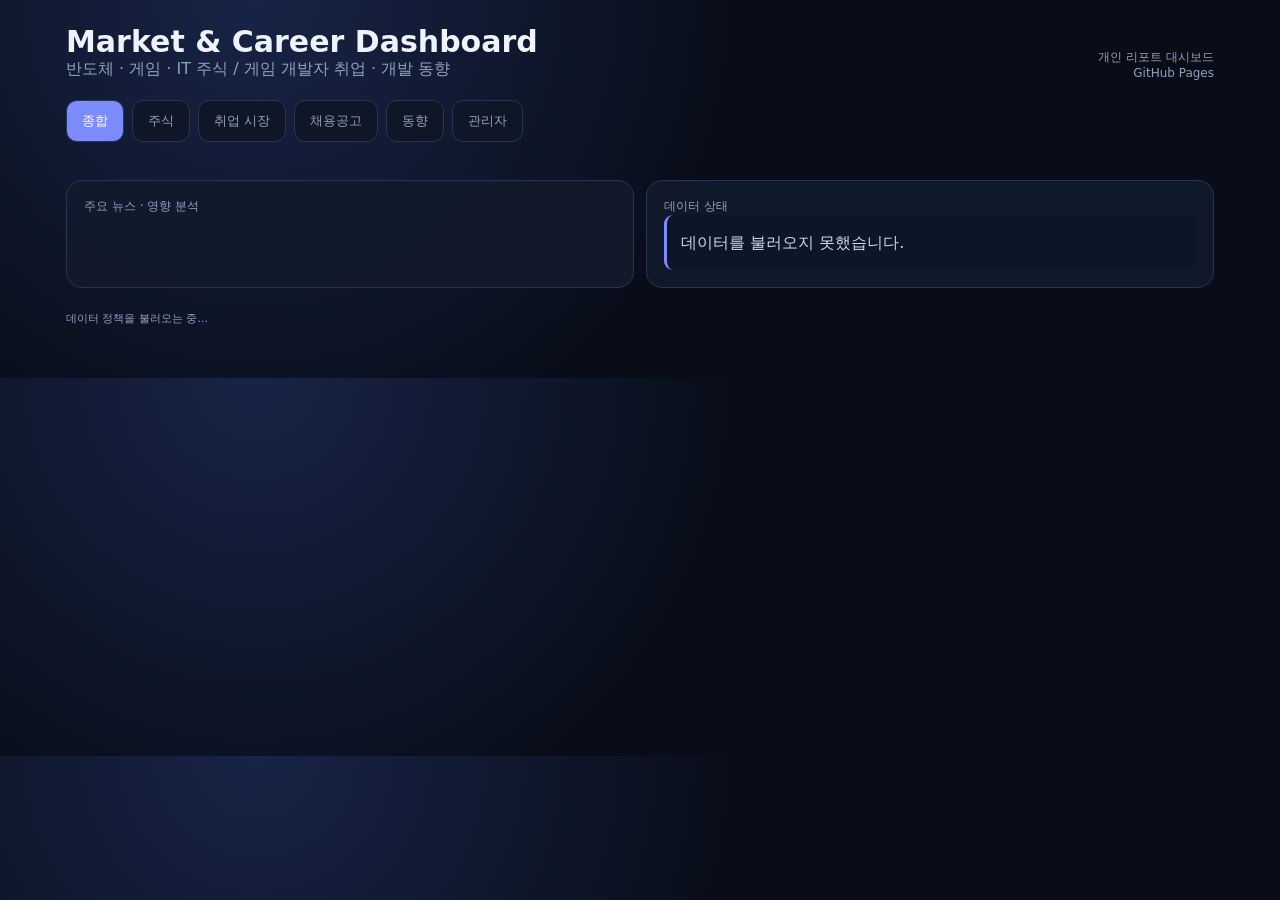
==== index.html @ 98c15f0b "jobs: exclude manager, customer success and QA titles from game-client developer feed" ====
<!doctype html>
<html lang="ko"><head><meta charset="utf-8"><link rel="stylesheet" href="research-export.css"><meta name="viewport" content="width=device-width,initial-scale=1">
<title>Market & Career Dashboard</title>
<style>
:root{--bg:#080d18;--panel:#111a2c;--line:#263553;--text:#eef3ff;--muted:#91a0bb;--accent:#7c8cff;--up:#43d17d;--down:#ff647c}
*{box-sizing:border-box}body{margin:0;background:radial-gradient(circle at 20% 0,#182447,#080d18 45%);color:var(--text);font-family:system-ui,"Noto Sans KR",sans-serif}.app{max-width:1180px;margin:auto;padding:24px 16px 50px}
header{display:flex;justify-content:space-between;gap:16px;align-items:end;margin-bottom:20px}h1{margin:0;font-size:30px}.sub,.muted{color:var(--muted)}.date{text-align:right;font-size:12px;color:var(--muted)}
nav{display:flex;gap:8px;overflow:auto;margin-bottom:20px}button{border:1px solid var(--line);background:#0e1627;color:var(--muted);padding:11px 15px;border-radius:11px;cursor:pointer;white-space:nowrap}button.active{background:var(--accent);color:white}
.view{display:none}.view.active{display:block}#v8:not(.active) #liveTradingPanel,#v8:not(.active) #tradingPanel{display:none!important}.cards{display:grid;grid-template-columns:repeat(4,1fr);gap:12px}.stock-layout{display:grid;grid-template-columns:minmax(0,1fr) 360px;gap:16px;align-items:start}.stock-main{min-width:0}.stock-group{background:#111a2cf0;border:1px solid var(--line);border-radius:16px;padding:14px;margin-bottom:16px}.stock-group-title{font-size:13px;color:var(--muted);font-weight:700;margin:0 0 10px}.stock-grid{display:grid;grid-template-columns:repeat(2,minmax(0,1fr));gap:8px}.stock-grid .item{padding:12px;border:1px solid transparent;border-radius:10px}.stock-news-panel{position:sticky;top:12px;background:#111a2cf0;border:1px solid var(--line);border-radius:16px;padding:14px;height:calc(100vh - 36px);max-height:760px;overflow:hidden}.stock-news-head{display:flex;justify-content:space-between;align-items:center;gap:8px;padding-bottom:10px;border-bottom:1px solid var(--line);margin-bottom:4px}.stock-news-scroll{height:calc(100% - 42px);overflow-y:auto;padding-right:5px}.stock-news-scroll::-webkit-scrollbar{width:7px}.stock-news-scroll::-webkit-scrollbar-thumb{background:#334365;border-radius:8px}.stock-news-scroll::-webkit-scrollbar-track{background:#0b1322;border-radius:8px}.grid{display:grid;grid-template-columns:1fr 1fr;gap:12px;margin-top:18px}.card{background:#111a2cf0;border:1px solid var(--line);border-radius:16px;padding:17px}.label{font-size:12px;color:var(--muted)}.big{font-size:24px;font-weight:800;margin:7px 0}.up{color:var(--up)}.down{color:var(--down)}.item{padding:13px 0;border-bottom:1px solid var(--line)}.item:last-child{border:0}.stock-click{cursor:pointer}.stock-click:hover{background:#18233b}.modal{display:none;position:fixed;inset:0;background:rgba(0,0,0,.78);z-index:9999;padding:12px;overflow-y:auto;-webkit-overflow-scrolling:touch}.modal.open{display:flex;align-items:center;justify-content:center}.modal-box{width:100%;max-width:760px;max-height:calc(100dvh - 24px);overflow-y:auto;background:#111a2c;border:1px solid var(--line);border-radius:18px;padding:18px;position:relative}.modal-head{display:flex;justify-content:space-between;gap:12px;align-items:start}.modal-close{font-size:20px;padding:5px 10px}.forecast{display:grid;grid-template-columns:1fr 1fr;gap:12px;margin-top:14px}.forecast-card{background:#0d1627;border:1px solid var(--line);border-radius:12px;padding:15px}.forecast-price{font-size:20px;font-weight:800;margin:8px 0}.mini{font-size:12px;color:var(--muted);line-height:1.7}@media(max-width:600px){.forecast{grid-template-columns:1fr}.modal{padding:8px}.modal-box{max-height:calc(100dvh - 16px);padding:15px;border-radius:14px}.modal-head h2{font-size:20px;margin:5px 0}.modal-close{min-width:44px;min-height:44px}.forecast-price{font-size:18px}}.item h3{font-size:14px;margin:0 0 6px}.item p{font-size:13px;line-height:1.65;color:#c6d0e4;margin:0}.tag{display:inline-block;background:#202c49;border-radius:999px;padding:5px 8px;font-size:11px;margin:4px}.chart-card{margin-top:14px}.chart-toolbar{display:flex;justify-content:space-between;align-items:center;gap:10px;margin-top:10px}.chart-change{margin-left:10px;font-weight:700}.chart-ranges{display:flex;gap:5px}.chart-range{padding:7px 10px;font-size:11px}.chart-range.selected{background:var(--accent);color:#fff}.candle-scroll{overflow-x:auto;-webkit-overflow-scrolling:touch}.candle-scroll svg{min-width:100%;height:420px;background:#0b1322;border-radius:12px}.candle-wick{stroke:#9aa8c4;stroke-width:1}.candle-up{fill:#43d17d;stroke:#43d17d}.candle-down{fill:#ff647c;stroke:#ff647c}.chart-stats{display:flex;gap:16px;flex-wrap:wrap;margin:10px 0;font-size:12px;color:var(--muted)}.price-chart.detailed{margin-top:6px}.price-chart.detailed svg{height:390px;background:#0b1322;border-radius:12px}.chart-axis{fill:#91a0bb;font-size:12px}.chart-grid{stroke:#263553;stroke-width:1}.chart-history{fill:none;stroke:#7c8cff;stroke-width:3}.chart-short{stroke:#43d17d;stroke-width:3;stroke-dasharray:8 6}.chart-bull{stroke:#43d17d;stroke-width:2;stroke-dasharray:5 5}.chart-bear{stroke:#ff647c;stroke-width:2;stroke-dasharray:5 5}.chart-long{stroke:#f2c14e;stroke-width:3;stroke-dasharray:10 6}.chart-dot{fill:#eef3ff}.chart-legend{display:flex;flex-wrap:wrap;gap:10px;margin-top:9px;font-size:11px;color:#91a0bb}@media(max-width:600px){.chart-toolbar{align-items:flex-start;flex-direction:column}.chart-ranges{width:100%}.chart-range{flex:1}.price-chart.detailed svg{height:300px}.chart-axis{font-size:10px}.chart-stats{gap:10px}}.price-chart{margin-top:10px}.price-chart svg{width:100%;height:250px;display:block;background:#0b1322;border-radius:12px}.chart-grid{stroke:#263553;stroke-width:1}.chart-history{fill:none;stroke:#7c8cff;stroke-width:3}.chart-short{stroke:#43d17d;stroke-width:3;stroke-dasharray:7 6}.chart-bull{stroke:#43d17d;stroke-width:2;stroke-dasharray:5 5}.chart-bear{stroke:#ff647c;stroke-width:2;stroke-dasharray:5 5}.chart-long{stroke:#f2c14e;stroke-width:3;stroke-dasharray:9 6}.chart-dot{fill:#eef3ff}.chart-legend{display:flex;flex-wrap:wrap;gap:8px;margin-top:8px;font-size:11px;color:#91a0bb}.chart-empty{padding:30px;text-align:center;color:#91a0bb}.signal{background:#0d1627;border-left:3px solid var(--accent);padding:14px;border-radius:9px;line-height:1.7;color:#cbd5e9}.pair-grid{display:grid;grid-template-columns:1fr 1fr;gap:10px;margin-top:12px}.pair-box{background:#0d1627;border:1px solid var(--line);border-radius:12px;padding:14px}.pair-price{font-size:21px;font-weight:800;margin:5px 0}.pair-meta{font-size:12px;color:var(--muted);line-height:1.7}.pair-bar{height:8px;background:#202c49;border-radius:999px;overflow:hidden;margin-top:10px}.pair-bar>i{display:block;height:100%;background:var(--accent)}@media(max-width:600px){.pair-grid{grid-template-columns:1fr}}.employment-chart-grid{display:grid;grid-template-columns:1fr 1fr;gap:12px;margin-top:12px}.employment-bars{display:flex;align-items:flex-end;gap:10px;height:230px;padding:18px 6px 28px;border-bottom:1px solid var(--line)}.employment-bar-wrap{flex:1;height:100%;display:flex;flex-direction:column;justify-content:flex-end;align-items:center;gap:6px;min-width:0}.employment-bar-value{font-size:11px;font-weight:800}.employment-bar{width:min(42px,72%);min-height:4px;background:var(--accent);border-radius:6px 6px 2px 2px}.employment-bar-label{font-size:10px;color:var(--muted);white-space:nowrap}.employment-legend{display:flex;gap:12px;flex-wrap:wrap;margin-top:10px;font-size:11px;color:var(--muted)}.employment-legend span:before{content:"";display:inline-block;width:8px;height:8px;background:var(--accent);border-radius:2px;margin-right:5px}@media(max-width:800px){.employment-chart-grid{grid-template-columns:1fr}}.notice{margin-top:22px;font-size:11px;line-height:1.6;color:var(--muted)}.section-title{margin:20px 0 10px;font-size:15px}.live{font-size:11px;color:var(--up);margin-left:6px}.settings-form{display:grid;gap:12px;max-width:620px}.settings-form label{display:grid;gap:6px;font-size:12px;color:var(--muted)}.settings-form input{width:100%;padding:12px;border:1px solid var(--line);border-radius:10px;background:#0b1322;color:var(--text);font:inherit}.settings-actions{display:flex;gap:8px;flex-wrap:wrap}.settings-status{margin-top:12px}.secret-note{font-size:11px;line-height:1.6;color:var(--muted)}
.wallet-grid{display:grid;grid-template-columns:repeat(4,1fr);gap:10px;margin-top:12px}.wallet-stat{background:#0d1627;border:1px solid var(--line);border-radius:12px;padding:13px}.wallet-stat .value{font-size:20px;font-weight:800;margin-top:6px}.account-list{margin-top:12px}.account-row{padding:10px 0;border-bottom:1px solid var(--line);font-size:12px;line-height:1.65}.account-row:last-child{border-bottom:0}.order-meta{display:flex;gap:8px;flex-wrap:wrap;align-items:center}.order-badge{display:inline-block;padding:3px 7px;border-radius:999px;background:#202c49;font-size:10px}.order-buy{color:var(--up)}.order-sell{color:var(--down)}@media(max-width:800px){.wallet-grid{grid-template-columns:1fr 1fr}}@media(max-width:450px){.wallet-grid{grid-template-columns:1fr}}
@media(max-width:800px){.cards{grid-template-columns:1fr 1fr}.grid{grid-template-columns:1fr}.stock-layout{grid-template-columns:1fr}.stock-news-panel{position:relative;top:auto;height:460px;max-height:none}.stock-grid{grid-template-columns:1fr 1fr}header{align-items:start;flex-direction:column}.date{text-align:left}}@media(max-width:450px){h1{font-size:24px}.app{padding:18px 12px}.stock-grid{grid-template-columns:1fr}.stock-news-panel{height:420px}}
<style>
.trade-toggle{display:inline-flex;align-items:center;gap:10px;margin-top:8px}
.trade-toggle input{position:absolute;opacity:0;pointer-events:none}
.trade-switch{position:relative;width:52px;height:28px;border-radius:999px;background:#33405b;border:1px solid var(--line);display:inline-block;cursor:pointer;transition:.18s}
.trade-switch:after{content:"";position:absolute;top:3px;left:3px;width:20px;height:20px;border-radius:50%;background:#fff;transition:.18s}
.trade-toggle input:checked+.trade-switch{background:var(--up);border-color:var(--up)}
.trade-toggle input:checked+.trade-switch:after{transform:translateX(24px)}
.trade-toggle .toggle-text{font-weight:800;min-width:28px}
.trade-toggle input:disabled+.trade-switch{opacity:.45;cursor:not-allowed}
</style><style>.backtest-head{display:flex;justify-content:space-between;align-items:center;gap:12px;flex-wrap:wrap}.bt-progress{height:24px;background:#0b1322;border:1px solid var(--line);border-radius:999px;overflow:hidden;margin:14px 0}.bt-progress i{display:block;height:100%;width:0;background:linear-gradient(90deg,var(--accent),#43d17d);transition:width .5s}.bt-progress-text{font-size:26px;font-weight:900}.bt-grid{display:grid;grid-template-columns:repeat(4,1fr);gap:10px}.bt-stat{background:#0d1627;border:1px solid var(--line);border-radius:12px;padding:14px}.bt-stat .v{font-size:19px;font-weight:800;margin-top:5px}.bt-symbols{display:grid;grid-template-columns:repeat(3,1fr);gap:8px;margin-top:12px}.bt-symbol{background:#0d1627;border:1px solid var(--line);border-radius:10px;padding:12px}.bt-ok{color:var(--up)}.bt-wait{color:var(--muted)}.bt-log{background:#080d18;border:1px solid var(--line);border-radius:10px;padding:12px;white-space:pre-wrap;font:12px/1.55 ui-monospace,SFMono-Regular,Consolas,monospace;max-height:360px;overflow:auto;color:#c6d0e4}@media(max-width:800px){.bt-grid{grid-template-columns:1fr 1fr}.bt-symbols{grid-template-columns:1fr 1fr}}@media(max-width:450px){.bt-grid,.bt-symbols{grid-template-columns:1fr}.bt-progress-text{font-size:22px}}</style><style>.bt-mini-progress{height:7px;background:#202c49;border-radius:999px;overflow:hidden;margin-top:8px}.bt-mini-progress i{display:block;height:100%;background:var(--accent);transition:width .4s}</style><style>.bt-symbol-pct{font-size:22px;font-weight:900;margin-top:8px;font-variant-numeric:tabular-nums}</style></head>
<body><div class="app">
<header><div><h1>Market & Career Dashboard</h1><div class="sub">반도체 · 게임 · IT 주식 / 게임 개발자 취업 · 개발 동향</div></div><div class="date">개인 리포트 대시보드<br>GitHub Pages</div></header>
<nav aria-label="메인 메뉴"><button class="active" data-view="v0">종합</button><button data-view="v1">주식</button><button data-view="v2">취업 시장</button><button data-view="v5">채용공고</button><button data-view="v4">동향</button><button data-view="v7">관리자</button></nav>
<section id="v0" class="view active"><div id="summary" class="cards"></div><div class="grid"><div class="card"><div class="label">주요 뉴스 · 영향 분석</div><div id="topnews"></div></div><div class="card"><div class="label">데이터 상태</div><div id="status" class="signal">데이터를 불러오는 중...</div></div></div></section>
<section id="v1" class="view">
  <div class="stock-layout">
    <div class="stock-main">
      <div class="stock-group"><div class="stock-group-title">종합 지수 <span id="realtimeStatus" class="live">● WebSocket 연결 중</span></div><div id="indices" class="stock-grid"></div></div>
      <div class="stock-group"><div class="stock-group-title">한국 주식</div><div id="koreaStocks" class="stock-grid"></div></div>
      <div class="stock-group"><div class="stock-group-title">미국 · 글로벌 반도체</div><div id="usStocks" class="stock-grid"></div></div>
      <div class="stock-group"><div class="stock-group-title">반도체 ETF</div><div id="etfs" class="stock-grid"></div></div>
      <div class="stock-group"><div class="stock-group-title">반도체 3배 ETF <span class="live">● Bull / Bear</span></div><div id="leveragedEtfs" class="stock-grid"></div></div>
    </div>
    <aside class="stock-news-panel">
      <div class="stock-news-head"><div><b>주식 관련 뉴스</b><div class="mini">1시간 갱신 · 영향도 높은 순</div></div><span class="live">● LIVE</span></div>
      <div id="stockImpactNews" class="stock-news-scroll"><p class="muted">뉴스를 불러오는 중...</p></div>
    </aside>
  </div>
</section>
<section id="v2" class="view"><div class="grid"><div class="card"><div class="label">취업시장</div><div id="jobs"></div></div><div class="card"><div class="label">최근 채용시장 관련 정보</div><div id="jobnews"></div></div></div><div class="employment-market-content"><div class="grid"><div class="card"><div class="label">청년 고용 핵심지표 · 통계청</div><div id="employmentStats" class="cards" style="margin-top:12px"></div><div id="employmentPeriod" class="mini" style="margin-top:12px"></div></div><div class="card"><div class="label">취업시장 판단</div><div id="employmentSignal" class="signal">데이터를 불러오는 중...</div></div></div><div class="employment-chart-grid"><div class="card"><div class="label">최근 고용률 · 월별</div><div id="employmentTrend"></div></div><div class="card"><div class="label">청년 고용률 · 연간</div><div id="employmentAnnual"></div></div></div><div class="card" style="margin-top:12px"><div class="label">게임·IT 취업 관점</div><div id="employmentCareer"></div></div><div class="card" style="margin-top:12px"><div class="label">개발 동향</div><div id="trends"></div></div><div class="notice">고용률과 실업률은 통계청 경제활동인구조사 기준입니다. 월별 공식 통계는 발표 시점에 따라 최신 월이 달라질 수 있으며, 아래 수치는 마지막으로 확인된 공식 발표 기준으로 표시합니다.</div></div></section>
<section id="v5" class="view"><div class="card"><div class="label">채용공고 · 최근 30일 누적 <span class="live">● 업데이트 시 갱신</span></div><p class="mini">개발 직무 중심 필터 · PM·기획·디자인 등 비개발 직군 제외 · 실제 업무는 원문에서 확인</p><div id="jobFilters" style="display:flex;gap:8px;flex-wrap:wrap;margin:12px 0"><select id="jobAreaFilter"><option value="">전체 직무</option><option>클라이언트</option><option>백엔드/서버</option><option>프론트엔드</option><option>AI/데이터</option><option>개발</option></select><select id="jobCareerFilter"><option value="">전체 경력</option><option>신입</option><option>인턴</option><option>신입/경력</option><option>경력</option></select><input id="jobSkillFilter" placeholder="기술 스택 검색" style="min-width:180px;padding:10px;border-radius:10px;border:1px solid var(--line);background:#0e1627;color:var(--text)"></div><div id="jobPostingList"></div></div></section>


<section id="v4" class="view"><div class="grid"><div class="card"><div class="label">신기술 · IT</div><div id="technews"></div></div><div class="card"><div class="label">자동 업데이트</div><div class="signal">시장 데이터는 브라우저에서 주기적으로 갱신하고, 뉴스·취업·개발 데이터는 GitHub Actions가 수집합니다.</div></div></div></section>
<section id="v9" class="view">
<div class="card" style="margin-bottom:12px">
  <div class="backtest-head">
    <div>
      <div class="label">Research & Data</div>
      <h2 style="margin:5px 0">연구·데이터 현황</h2>
      <div class="muted">자동 수집 현황은 새 페이지로 통합했습니다. 시작·일시정지는 관리자 페이지에서만 제어하며 기존 연구·백테스트 결과는 유지됩니다.</div>
    </div>
    <div><button type="button" onclick="location.href='./admin.html'">관리자 페이지</button></div>
  </div>
</div>
<div class="card" style="margin-bottom:12px">
  <div class="backtest-head">
    <div>
      <div class="label">통합 자동 수집 · 정규장 Tick / 장외 1분봉</div>
      <h2 style="margin:5px 0">자동 수집 현황 · 50종목</h2>
      <div id="collection50Summary" class="muted">EC2 수집 상태 확인 중...</div>
    </div>
    <div class="muted">2026 수집 허용 · Final OOS 연구 차단 유지</div>
  </div>
  <div id="collectionScheduler" class="mini" style="margin:10px 0">자동 전환 상태 확인 중...</div>
  <button id="collectionPageLink" type="button">새 자동 수집 현황 보기</button>
  <details><summary>종목별 상세 상태 · 연구 다운로드</summary>
  <div style="margin-top:10px"><label class="mini">연구 데이터 연도 <select id="collection50Year"><option>2022</option><option>2023</option><option selected>2024</option><option>2025</option></select></label></div>
  <div id="collection50Symbols" class="bt-symbols" style="margin-top:12px"></div>
  </details>
  <div class="mini" style="margin-top:10px">표시되는 저장량은 정규장 390봉 완전성 검증 결과가 아닙니다. 연도별 CSV 다운로드는 관리자 인증이 필요하며 연구·Codex 검증용입니다.</div>
</div>
<div class="card" style="margin-top:12px">
  <div class="backtest-head">
    <div>
      <div class="label">Strategy Engine V4 · Research Pipeline</div>
      <h2 style="margin:5px 0">V4 연구 진행 모니터</h2>
      <div id="v4AuditPhase" class="muted">감사 상태 확인 중...</div>
    </div>
    <div><span id="v4AuditBadge" class="bt-progress-text">-</span></div>
  </div>
  <div class="bt-grid" style="margin-top:12px">
    <div class="bt-stat"><div class="label">실행 상태</div><div class="v" id="v4AuditState">-</div></div>
    <div class="bt-stat"><div class="label">PID</div><div class="v" id="v4AuditPid">-</div></div>
    <div class="bt-stat"><div class="label">Timestamp</div><div class="v" id="v4AuditTimestampKind">-</div></div>
    <div class="bt-stat"><div class="label">세션 파일</div><div class="v" id="v4AuditBytes">-</div></div>
  </div>
  <div class="grid" style="margin-top:12px">
    <div class="card" style="margin-top:0">
      <div class="label">현재 처리 위치</div>
      <div id="v4AuditCurrent" class="signal">-</div>
    </div>
    <div class="card" style="margin-top:0">
      <div class="label">최종 결과</div>
      <div id="v4AuditResult" class="signal">아직 결과 JSON이 생성되지 않았습니다.</div>
    </div>
  </div>
  <div id="v4AuditRunDir" class="mini" style="margin-top:8px">-</div>

  <div class="card" style="margin-top:12px">
    <div class="label">검증 파이프라인</div>
    <div id="v4ResearchRoadmap" class="bt-symbols" style="margin-top:10px"></div>
  </div>

  <div class="card" style="margin-top:12px">
    <div class="backtest-head">
      <div>
        <div class="label">현재 작업</div>
        <div id="v4ResearchCurrentJob" class="signal">대기 중</div>
      </div>
      <div><span id="v4ResearchProgressText" class="bt-progress-text">0%</span></div>
    </div>
    <div class="bt-progress" style="margin-top:10px"><i id="v4ResearchProgressBar"></i></div>
    <div class="bt-grid" style="margin-top:10px">
      <div class="bt-stat"><div class="label">완료 Job</div><div class="v" id="v4ResearchJobs">-</div></div>
      <div class="bt-stat"><div class="label">처리 행</div><div class="v" id="v4ResearchRows">-</div></div>
      <div class="bt-stat"><div class="label">Signals / Entries</div><div class="v" id="v4ResearchSignals">-</div></div>
      <div class="bt-stat"><div class="label">Trades</div><div class="v" id="v4ResearchTrades">-</div></div>
    </div>
    <div class="label" style="margin-top:12px">현재 작업 로그</div>
    <div id="v4ResearchLog" class="bt-log" style="max-height:220px">진행 로그를 기다리는 중...</div>
  </div>
</div>

<div class="card" style="margin-top:12px" id="evolutionV0Card">
  <div class="backtest-head">
    <div>
      <div class="label">Evolution Trading AI V0 · 연구 전용</div>
      <h2 style="margin:5px 0">AI 세대 학습 모니터</h2>
      <div id="evolutionV0Status" class="signal">상태 확인 중...</div>
    </div>
    <div><span id="evolutionV0ProgressText" class="bt-progress-text">0%</span></div>
  </div>
  <div class="bt-progress" style="margin-top:10px"><i id="evolutionV0ProgressBar"></i></div>
  <div class="mini" id="evolutionV0Range" style="margin-top:7px">실행 범위 확인 중...</div>

  <div class="bt-grid" style="margin-top:12px">
    <div class="bt-stat"><div class="label">Generation</div><div class="v" id="evolutionV0Generation">-</div></div>
    <div class="bt-stat"><div class="label">완료 세션</div><div class="v" id="evolutionV0Sessions">-</div></div>
    <div class="bt-stat"><div class="label">Evaluated Population</div><div class="v" id="evolutionV0Population">-</div></div>
    <div class="bt-stat"><div class="label">Alive / Dead</div><div class="v" id="evolutionV0Survival">-</div></div>
  </div>
  <div class="bt-grid" style="margin-top:10px">
    <div class="bt-stat"><div class="label">Best Bot</div><div class="v" id="evolutionV0BestBot">-</div></div>
    <div class="bt-stat"><div class="label">Best Daily</div><div class="v" id="evolutionV0BestDaily">-</div></div>
    <div class="bt-stat"><div class="label">Mean Daily</div><div class="v" id="evolutionV0MeanDaily">-</div></div>
    <div class="bt-stat"><div class="label">Best Lifetime</div><div class="v" id="evolutionV0Lifetime">-</div></div>
  </div>
  <div class="bt-grid" style="margin-top:10px">
    <div class="bt-stat"><div class="label">평가 Window</div><div class="v" id="evolutionV0Window">-</div></div>
    <div class="bt-stat"><div class="label">Best Window</div><div class="v" id="evolutionV0BestWindow">-</div></div>
    <div class="bt-stat"><div class="label">Mean Window</div><div class="v" id="evolutionV0MeanWindow">-</div></div>
    <div class="bt-stat"><div class="label">Selection</div><div class="v" id="evolutionV0WindowState">-</div></div>
  </div>
  <div class="label" style="margin-top:12px">Stability Selection</div>
  <div class="bt-grid" style="margin-top:8px">
    <div class="bt-stat"><div class="label">Fold Structure</div><div class="v" id="evolutionV0FoldStructure">-</div></div>
    <div class="bt-stat"><div class="label">Stable Parents</div><div class="v" id="evolutionV0StableParents">-</div></div>
    <div class="bt-stat"><div class="label">Best Positive Folds</div><div class="v" id="evolutionV0BestFolds">-</div></div>
    <div class="bt-stat"><div class="label">Best Median Fold</div><div class="v" id="evolutionV0BestMedianFold">-</div></div>
  </div>
  <div class="bt-grid" style="margin-top:10px">
    <div class="bt-stat"><div class="label">Best Worst Fold</div><div class="v" id="evolutionV0BestWorstFold">-</div></div>
    <div class="bt-stat"><div class="label">Mean Positive Folds</div><div class="v" id="evolutionV0MeanFolds">-</div></div>
  </div>

  <div class="bt-grid" style="margin-top:10px">
    <div class="bt-stat"><div class="label">Trades Today</div><div class="v" id="evolutionV0Trades">-</div></div>
    <div class="bt-stat"><div class="label">Parent Pool</div><div class="v" id="evolutionV0Parents">-</div></div>
    <div class="bt-stat"><div class="label">Mutations</div><div class="v" id="evolutionV0Mutations">-</div></div>
    <div class="bt-stat"><div class="label">Neutral / Invalid</div><div class="v" id="evolutionV0Neutral">-</div></div>
  </div>

  <div class="label" style="margin-top:12px">Frozen Validation</div>
  <div class="bt-grid" style="margin-top:8px">
    <div class="bt-stat"><div class="label">Run Mode</div><div class="v" id="evolutionV0EvalMode">-</div></div>
    <div class="bt-stat"><div class="label">Fitness</div><div class="v" id="evolutionV0FitnessMode">-</div></div>
    <div class="bt-stat"><div class="label">Source Train</div><div class="v" id="evolutionV0SourceTrain">-</div></div>
    <div class="bt-stat"><div class="label">Validation Best</div><div class="v" id="evolutionV0ValidationBest">-</div></div>
    <div class="bt-stat"><div class="label">Validation Mean</div><div class="v" id="evolutionV0ValidationMean">-</div></div>
  </div>
  <div class="bt-grid" style="margin-top:10px">
    <div class="bt-stat"><div class="label">Validation Trades</div><div class="v" id="evolutionV0ValidationTrades">-</div></div>
    <div class="bt-stat"><div class="label">Source Population</div><div class="v" id="evolutionV0SourcePopulation">-</div></div>
    <div class="bt-stat"><div class="label">Selection Mode</div><div class="v" id="evolutionV0SelectionMode">-</div></div>
    <div class="bt-stat"><div class="label">Shortlist</div><div class="v" id="evolutionV0Shortlist">-</div></div>
    <div class="bt-stat"><div class="label">Source Gen</div><div class="v" id="evolutionV0SourceGenerations">-</div></div>
    <div class="bt-stat"><div class="label">Population Lock</div><div class="v" id="evolutionV0PopulationLock">-</div></div>
  </div>

  <div class="label" style="margin-top:12px">Generalization Diagnostics</div>
  <div class="bt-grid" style="margin-top:8px">
    <div class="bt-stat"><div class="label">Verdict</div><div class="v" id="evolutionV0GenVerdict">-</div></div>
    <div class="bt-stat"><div class="label">Positive Bots</div><div class="v" id="evolutionV0PositiveBots">-</div></div>
    <div class="bt-stat"><div class="label">Median Validation</div><div class="v" id="evolutionV0MedianValidation">-</div></div>
    <div class="bt-stat"><div class="label">Train↔Val Rank Corr</div><div class="v" id="evolutionV0TrainValCorr">-</div></div>
  </div>
  <div class="bt-grid" style="margin-top:10px">
    <div class="bt-stat"><div class="label">Avg Trades/Bot</div><div class="v" id="evolutionV0AvgTrades">-</div></div>
    <div class="bt-stat"><div class="label">Trade↔Val Corr</div><div class="v" id="evolutionV0TradeCorr">-</div></div>
    <div class="bt-stat"><div class="label">Avg Cost/Bot</div><div class="v" id="evolutionV0AvgCost">-</div></div>
    <div class="bt-stat"><div class="label">Final OOS</div><div class="v" id="evolutionV0OosGate">-</div></div>
  </div>

  <div class="label" style="margin-top:12px">Adaptive Resource Guard</div>
  <div class="bt-grid" style="margin-top:8px">
    <div class="bt-stat"><div class="label">CPU</div><div class="v" id="evolutionV0Cpu">-</div></div>
    <div class="bt-stat"><div class="label">RAM</div><div class="v" id="evolutionV0Ram">-</div></div>
    <div class="bt-stat"><div class="label">Swap</div><div class="v" id="evolutionV0Swap">-</div></div>
    <div class="bt-stat"><div class="label">Process RAM</div><div class="v" id="evolutionV0ProcessRam">-</div></div>
  </div>
  <div class="bt-grid" style="margin-top:10px">
    <div class="bt-stat"><div class="label">Next Population</div><div class="v" id="evolutionV0NextPopulation">-</div></div>
    <div class="bt-stat"><div class="label">Safe Population</div><div class="v" id="evolutionV0SafePopulation">-</div></div>
    <div class="bt-stat"><div class="label">Peak Population</div><div class="v" id="evolutionV0PeakPopulation">-</div></div>
    <div class="bt-stat"><div class="label">Scale Decision</div><div class="v" id="evolutionV0ScaleDecision">-</div></div>
  </div>

  <div class="label" style="margin-top:12px">최근 상태</div>
  <div id="evolutionV0Log" class="bt-log" style="max-height:120px">로그를 기다리는 중...</div>

  <div class="label" style="margin-top:12px">최근 실행 기록</div>
  <div id="evolutionV0RecentRuns" class="bt-symbols" style="margin-top:8px"></div>
  <div class="muted" style="margin-top:8px">3초 자동 갱신 · Historical simulation · $100 일별 초기화 · 실거래 연결 없음</div>
</div>

<section id="autonomousResearchCard" class="card" style="margin-bottom:14px"></section>
<section id="researchExportCenter" class="card" style="margin-bottom:14px"></section>

</section>
<section id="v7" class="view">
  <div class="grid">
    <div class="card">
      <div class="label">관리자 로그인</div>
      <div id="settingsLogin" class="settings-form" style="margin-top:12px">
        <label>관리자 비밀번호
          <input id="adminPassword" type="password" autocomplete="current-password" placeholder="관리자 비밀번호">
        </label>
        <div class="settings-actions"><button id="settingsLoginBtn" type="button">로그인</button></div>
      </div>
      <div id="settingsLoggedIn" style="display:none;margin-top:12px">
        <div class="signal">관리자 인증 완료 · AI 연구, 수집 제어, 배포·Git 병합, 서버 관리는 관리자 페이지에서 처리합니다.</div>
        <div class="settings-actions" style="margin-top:12px">
          <button id="openAdminPageBtn" type="button">관리자 페이지 열기</button>
          <button id="settingsLogoutBtn" type="button">로그아웃</button>
        </div>
      </div>
      <div id="settingsStatus" class="signal settings-status">로그인 상태를 확인하는 중...</div>
    </div>
    <div class="card">
      <div class="label">운영 구조</div>
      <div class="signal">메인: 종합 · 주식 · 취업 시장 · 채용공고 · 동향<br>관리자: 주식(거래/모의매매/백테스트) · AI 연구 · 관리(콘솔/API/설정) · 데이터(다운로드/수집)<br>EC2 API: <b>https://35.79.235.14</b></div>
    </div>
  </div>
</section>
<div class="notice" id="notice">데이터 정책을 불러오는 중...</div></div><div id="stockModal" class="modal"><div class="modal-box"><div id="stockDetail"></div></div></div><div id="jobModal" class="modal"><div class="modal-box"><div id="jobDetail"></div></div></div>
</div>
<script>
const AWS_API_BASE="https://35.79.235.14"; // EC2 HTTPS API
const esc=s=>String(s??"").replace(/[&<>"]/g,m=>({"&":"&amp;","<":"&lt;",">":"&gt;",'"':"&quot;"}[m]));
function formatKSTDateTime(v){
  if(!v)return "-";
  const d=new Date(v);
  if(Number.isNaN(d.getTime()))return String(v);
  return new Intl.DateTimeFormat("ko-KR",{timeZone:"Asia/Seoul",year:"numeric",month:"2-digit",day:"2-digit",hour:"2-digit",minute:"2-digit",hour12:false}).format(d).replace(/\.\s?/g,"-").replace(/\./g,"").replace(/\s+/g," ");
}
const cls=v=>v==null?"":v>=0?"up":"down";
const SETTINGS_TOKEN_KEY="market_dashboard_admin_token";
function settingsHeaders(){
 const token=localStorage.getItem(SETTINGS_TOKEN_KEY)||"";
 return token?{"Content-Type":"application/json","Authorization":"Bearer "+token}:{"Content-Type":"application/json"};
}
async function settingsRequest(path,options={}){
 if(!AWS_API_BASE) throw new Error("AWS_API_BASE가 설정되지 않았습니다.");
 const res=await fetch(AWS_API_BASE+path,{...options,headers:{...settingsHeaders(),...(options.headers||{})}});
 const data=await res.json().catch(()=>({}));
 if(!res.ok) throw new Error(data.error||("HTTP "+res.status));
 return data;
}
function settingsMessage(msg,ok=true){
 const el=document.getElementById("settingsStatus");
 if(el){el.textContent=msg;el.className="signal settings-status "+(ok?"":"down");}
}
async function loadSettings(){
 const token=localStorage.getItem(SETTINGS_TOKEN_KEY);
 if(!token){
  document.getElementById("settingsLogin").style.display="block";
  document.getElementById("settingsLoggedIn").style.display="none";
  settingsMessage("관리자 로그인이 필요합니다.");
  return;
 }
 try{
  await settingsRequest("/api/settings");
  document.getElementById("settingsLogin").style.display="none";
  document.getElementById("settingsLoggedIn").style.display="block";
  settingsMessage("관리자 인증이 유지되고 있습니다.");
 }catch(e){
  localStorage.removeItem(SETTINGS_TOKEN_KEY);
  document.getElementById("settingsLogin").style.display="block";
  document.getElementById("settingsLoggedIn").style.display="none";
  settingsMessage("로그인이 만료되었습니다. 다시 로그인하세요.",false);
 }
}
async function loginSettings(){
 try{
  const password=document.getElementById("adminPassword").value;
  if(!password)return settingsMessage("관리자 비밀번호를 입력하세요.",false);
  const d=await settingsRequest("/api/login",{method:"POST",body:JSON.stringify({password})});
  localStorage.setItem(SETTINGS_TOKEN_KEY,d.token);
  document.getElementById("adminPassword").value="";
  await loadSettings();
  settingsMessage("로그인되었습니다.");
 }catch(e){settingsMessage(e.message,false);}
}
async function logoutSettings(){
 try{await settingsRequest("/api/logout",{method:"POST"});}catch(e){}
 localStorage.removeItem(SETTINGS_TOKEN_KEY);
 document.getElementById("settingsLogin").style.display="block";
 document.getElementById("settingsLoggedIn").style.display="none";
 settingsMessage("로그아웃되었습니다.");
}
async function tradingRequest(path,options={}){
 const token=localStorage.getItem(SETTINGS_TOKEN_KEY)||"";
 if(!token)throw new Error("먼저 설정 탭에서 관리자 로그인하세요.");
 const res=await fetch(AWS_API_BASE+path,{...options,headers:{...settingsHeaders(),...(options.headers||{})}});
 const data=await res.json().catch(()=>({}));
 if(!res.ok)throw new Error(data.error||("HTTP "+res.status));
 return data;
}
function wonFmt(v){return v==null?"-":"₩"+Number(v).toLocaleString("ko-KR",{maximumFractionDigits:0});}
async function refreshTrading(){
 const state=document.getElementById("tradingAuthState");
 const token=localStorage.getItem(SETTINGS_TOKEN_KEY)||"";
 if(!token){state.textContent="로그인 필요 · 설정 탭에서 관리자 로그인";document.getElementById("liveTradingPanel").style.display="none";return;}
 try{
  const d=await tradingRequest("/api/trading/status");
  state.textContent="로그인됨 · 모드: "+String(d.mode).toUpperCase()+" · 실거래 API: "+(d.liveTradingEnabled?"환경 허용":"기본 잠금");
  document.getElementById("tradingEngineState").textContent=d.engine_enabled?"모의 엔진 실행 중":"중지";
  document.getElementById("tradingEngineBtn").textContent=d.engine_enabled?"모의 엔진 중지":"모의 엔진 시작";
  document.getElementById("tradingOrderLimit").textContent=wonFmt(d.maxOrderKrw);
  document.getElementById("tradingLossLimit").textContent=wonFmt(d.dailyLossLimitKrw);
  await refreshPaper(); await refreshLiveTrading();
 }catch(e){state.textContent=e.message;}
}
async function refreshLiveTrading(){
 try{
  const d=await tradingRequest("/api/trading/live/status");
  const p=document.getElementById("liveTradingPanel"); p.style.display="block";
  document.getElementById("tradingLiveLock").textContent=d.liveTradingEnabled?"실거래 환경 허용 · ARM 후 엔진/자동매매를 켤 수 있습니다.":"실거래 환경 잠금 · 서버 설정을 먼저 확인하세요.";
  document.getElementById("liveSession").textContent=d.session||"-";
  document.getElementById("liveSessionMessage").textContent=d.sessionMessage||"-";
  document.getElementById("liveMaxOrderUsd").textContent="$"+Number(d.limits?.maxOrderUsd||0).toFixed(2);
  document.getElementById("liveMaxLossUsd").textContent="$"+Number(d.limits?.maxDailyLossUsd||0).toFixed(2);
  document.getElementById("liveTakeProfit").textContent="+"+Number(d.limits?.takeProfitPct||0).toFixed(2)+"%";
  document.getElementById("liveStopLoss").textContent="-"+Number(d.limits?.stopLossPct||0).toFixed(2)+"%";

  const c=d.candidate;
  document.getElementById("liveCandidate").textContent=c?(c.symbol+" · "+c.name):"후보 없음";
  document.getElementById("liveCandidateDetail").innerHTML=c?(
    "거래량 순위 <b>#"+esc(c.rank||"-")+"</b> · 거래량 <b>"+Number(c.tradingVolume||0).toLocaleString("en-US",{maximumFractionDigits:0})+"</b>주"+
    "<br>현재가 <b>$"+Number(c.price||0).toFixed(2)+"</b> · 등락 <b>"+(Number(c.changePct||0)>=0?"+":"")+Number(c.changePct||0).toFixed(2)+"%</b> · 신호 <b>"+esc(c.signal||"-")+"</b>"+
    "<br>SMA5 "+(c.sma5==null?"-":Number(c.sma5).toFixed(2))+" · SMA20 "+(c.sma20==null?"-":Number(c.sma20).toFixed(2))+" · RSI14 "+(c.rsi14==null?"-":Number(c.rsi14).toFixed(1))+" · 거래량배수 "+(c.volumeSurge==null?"-":Number(c.volumeSurge).toFixed(2))+"x"+
    "<br>가격 범위 $"+Number(d.limits?.minUsPrice||0).toFixed(2)+" ~ $"+Number(d.limits?.maxUsPrice||0).toFixed(2)+" · 최소 거래량 "+Number(d.limits?.minUsVolume||0).toLocaleString()+"주"+
    "<br>"+esc(c.reason||"")
  ):"거래량 랭킹/분석 대기";
  document.getElementById("liveRankings").innerHTML=(d.rankings||[]).map((x,i)=>
    "<div style=\"padding:7px 0;border-bottom:1px solid var(--line)\">#"+esc(x.rank||i+1)+" <b>"+esc(x.symbol)+"</b> · "+Number(x.tradingVolume||0).toLocaleString("en-US",{maximumFractionDigits:0})+"주 · $"+Number(x.price||0).toFixed(2)+" · "+esc(x.signal||"-")+"</div>"
  ).join("")||"비교할 종목이 없습니다.";

  document.getElementById("livePosition").textContent=d.managedSymbol?(
    d.managedSymbol+" · 진입가 "+(d.entryPrice?"$"+Number(d.entryPrice).toFixed(2):"체결 대기")+" · 미체결 "+(d.pendingSide||"없음")
  ):"관리 중인 자동매매 포지션 없음";
  document.getElementById("liveLastAction").textContent="최근 스캔: "+(d.lastScanAt||"-")+" · "+(d.lastAction||"실행 없음");
  document.getElementById("liveLastError").textContent=d.lastError?("오류: "+d.lastError):"";

  const armToggle=document.getElementById("liveArmToggle");
  const engineToggle=document.getElementById("liveEngineToggle");
  const autoToggle=document.getElementById("liveAutoToggle");
  armToggle.checked=!!d.liveArmed; engineToggle.checked=!!d.engineEnabled; autoToggle.checked=!!d.liveAutoEnabled;
  armToggle.disabled=!!d.liveArmed || !d.liveTradingEnabled;
  engineToggle.disabled=!d.liveTradingEnabled;
  autoToggle.disabled=!d.liveArmed || !d.engineEnabled || !d.liveTradingEnabled;
  document.getElementById("liveArmState").textContent=d.liveArmed?"ON":"OFF";
  document.getElementById("liveArmState").className="toggle-text "+(d.liveArmed?"up":"down");
  document.getElementById("liveEngineState").textContent=d.engineEnabled?"ON":"OFF";
  document.getElementById("liveEngineState").className="toggle-text "+(d.engineEnabled?"up":"down");
  document.getElementById("liveAutoState").textContent=d.liveAutoEnabled?"ON":"OFF";
  document.getElementById("liveAutoState").className="toggle-text "+(d.liveAutoEnabled?"up":"down");

  try{
   const a=await tradingRequest("/api/trading/live/account");
   const w=a.wallet||{};
   const krw=v=>wonFmt(v);
   const usd=v=>v==null?"-":"$"+Number(v).toLocaleString("en-US",{minimumFractionDigits:2,maximumFractionDigits:2});
   const signedUsd=v=>(Number(v)>=0?"+":"-")+usd(Math.abs(Number(v||0)));
   const signedKrw=v=>(Number(v)>=0?"+":"-")+krw(Math.abs(Number(v||0)));
   document.getElementById("walletUsdBuyingPower").textContent=usd(w.usdBuyingPower);
   document.getElementById("walletKrwBuyingPower").textContent=krw(w.krwBuyingPower);
   document.getElementById("walletMarketValue").textContent=(Number(w.marketValueUsd||0)>0?usd(w.marketValueUsd):krw(w.marketValueKrw));
   const pnl=(Number(w.profitLossUsd||0)!==0? signedUsd(w.profitLossUsd):signedKrw(w.profitLossKrw));
   document.getElementById("walletProfitLoss").textContent=pnl;
   document.getElementById("walletSummary").innerHTML="총 매입액 · "+krw(w.totalPurchaseKrw)+(Number(w.totalPurchaseUsd||0)>0?" / "+usd(w.totalPurchaseUsd):"")+"<br>평가손익률 <b>"+(Number(w.profitLossRate||0)>=0?"+":"")+Number(w.profitLossRate||0).toFixed(2)+"%</b> · 당일 손익 "+(Number(w.dailyProfitLossUsd||0)!==0?signedUsd(w.dailyProfitLossUsd):signedKrw(w.dailyProfitLossKrw));
   const holdings=a.holdings||[];
   document.getElementById("walletHoldings").innerHTML=holdings.map(h=>{
     const q=Number(h.quantity||0), lp=Number(h.lastPrice||0), ap=Number(h.averagePurchasePrice||0), pl=Number((h.profitLoss||{}).amount||0), rate=Number((h.profitLoss||{}).rate||0)*100;
     const ccy=h.currency==="USD"?"$":"₩", mv=h.marketValue||{};
     const mvv=Number(mv.amount||0);
     return "<div class=\"account-row\"><b>"+esc(h.symbol)+"</b> · "+esc(h.name||h.symbol)+"<br>보유 <b>"+q+"</b>주 · 평균매입 "+ccy+ap.toFixed(2)+" · 현재 "+ccy+lp.toFixed(2)+" · 평가 "+ccy+mvv.toLocaleString(undefined,{maximumFractionDigits:2})+"<br><span class=\""+(rate>=0?"up":"down")+"\">손익 "+(pl>=0?"+":"-")+ccy+Math.abs(pl).toLocaleString(undefined,{maximumFractionDigits:2})+" ("+(rate>=0?"+":"")+rate.toFixed(2)+"%)</span></div>";
   }).join("")||"<div class=\"muted\">보유 종목 없음</div>";

   const orders=[...(a.openOrders||[]).map(o=>({...o,__open:true})),...(a.recentOrders||[])].slice(0,50);
   const qty=o=>o.quantity!=null?Number(o.quantity).toLocaleString(undefined,{maximumFractionDigits:6})+"주":o.orderAmount!=null?"$"+Number(o.orderAmount).toFixed(2):"-";
   document.getElementById("liveOrderLogs").innerHTML=orders.map(o=>{
     const bot=String(o.clientOrderId||"").startsWith("mktdash-");
     const side=String(o.side||"").toUpperCase();
     const st=String(o.status||"");
     const ex=o.execution||{};
     const fill=ex.filledQuantity?(" · 체결 "+Number(ex.filledQuantity).toLocaleString(undefined,{maximumFractionDigits:6})+"주"+(ex.averageFilledPrice?" @ $"+Number(ex.averageFilledPrice).toFixed(2):"")):"";
     return "<div class=\"account-row\"><div class=\"order-meta\"><span class=\"order-badge "+(bot?"up":"")+"\">"+(bot?"BOT":"계좌")+"</span><b class=\""+(side==="BUY"?"order-buy":"order-sell")+"\">"+esc(side)+"</b><b>"+esc(o.symbol||"-")+"</b><span class=\"order-badge\">"+esc(st)+"</span><span>"+esc(qty(o))+"</span></div><div class=\"mini\">"+esc(o.orderedAt||"-")+fill+(o.clientOrderId?" · id "+esc(o.clientOrderId):"")+"</div></div>";
   }).join("")||"<div class=\"muted\">최근 주문 내역 없음</div>";
  }catch(e){
   document.getElementById("walletSummary").textContent="계좌 정보를 불러오지 못했습니다: "+e.message;
   document.getElementById("walletHoldings").innerHTML="<div class=\"muted\">계좌 조회 실패</div>";
   document.getElementById("liveOrderLogs").innerHTML="<div class=\"muted\">주문 로그 조회 실패</div>";
  }
 }catch(e){document.getElementById("tradingLiveLock").textContent=e.message;}
}
async function refreshPaper(){
 try{const d=await tradingRequest("/api/trading/paper/portfolio");const p=d.portfolio;const holdings=(p.holdings||[]).map(x=>esc(x.symbol)+" × "+x.quantity+" / "+wonFmt(x.market_value)).join("<br>")||"보유 종목 없음";document.getElementById("tradingPaper").innerHTML="현금: <b>"+wonFmt(p.cash)+"</b><br>평가금: <b>"+wonFmt(p.equity)+"</b><br>손익: <b>"+wonFmt(p.total_pnl)+"</b><br><br>"+holdings;}catch(e){document.getElementById("tradingPaper").textContent=e.message;}
}
async function paperTrade(side){
 const symbol=prompt("종목 코드/티커","SOXL"); if(!symbol)return;
 const quantity=Number(prompt("수량","1")); const found=findStock(symbol.toUpperCase()); const price=found?.price;
 if(!(quantity>0)||!(price>0)){alert("현재 대시보드에서 가격을 찾지 못했습니다.");return;}
 try{await tradingRequest("/api/trading/paper/order",{method:"POST",body:JSON.stringify({symbol:symbol.toUpperCase(),side,quantity,price})});await refreshPaper();alert("모의 "+(side==="BUY"?"매수":"매도")+" 완료");}catch(e){alert(e.message);}
}document.getElementById("liveArmToggle")?.addEventListener("change",async(e)=>{
 if(!e.target.checked){
  try{await tradingRequest("/api/trading/live/disarm",{method:"POST",body:"{}"});await refreshLiveTrading();}
  catch(err){e.target.checked=true;alert(err.message);}
  return;
 }
 const phrase=prompt("서버에 설정한 LIVE_ARM_PHRASE를 입력하세요.");
 if(!phrase){e.target.checked=false;return;}
 try{await tradingRequest("/api/trading/live/arm",{method:"POST",body:JSON.stringify({phrase})});await refreshLiveTrading();}catch(err){e.target.checked=false;alert(err.message);}
});
document.getElementById("liveEngineToggle")?.addEventListener("change",async(e)=>{
 try{
  await tradingRequest("/api/trading/live/engine",{method:"POST",body:JSON.stringify({enabled:e.target.checked})});
  await refreshLiveTrading();
 }catch(err){e.target.checked=!e.target.checked;alert(err.message);}
});
document.getElementById("liveAutoToggle")?.addEventListener("change",async(e)=>{
 try{
  await tradingRequest("/api/trading/live/auto",{method:"POST",body:JSON.stringify({enabled:e.target.checked})});
  await refreshLiveTrading();
 }catch(err){e.target.checked=!e.target.checked;alert(err.message);}
});
document.getElementById("liveScanBtn")?.addEventListener("click",async()=>{
 try{await tradingRequest("/api/trading/live/scan",{method:"POST",body:"{}"});await refreshLiveTrading();}
 catch(e){alert(e.message);}
});
document.getElementById("liveDisarmBtn")?.remove();
document.getElementById("tradingLoginBtn")?.addEventListener("click",()=>{showView("v7",document.querySelector('nav button[data-view="v7"]'));document.getElementById("adminPassword")?.focus();});
document.getElementById("tradingLogoutBtn")?.addEventListener("click",logoutSettings);
document.getElementById("tradingEngineBtn")?.addEventListener("click",async()=>{try{const st=await tradingRequest("/api/trading/status");await tradingRequest("/api/trading/engine",{method:"POST",body:JSON.stringify({enabled:!st.engine_enabled})});await refreshTrading();}catch(e){alert(e.message);}});
document.getElementById("paperBuyBtn")?.addEventListener("click",()=>paperTrade("BUY"));
document.getElementById("paperSellBtn")?.addEventListener("click",()=>paperTrade("SELL"));
document.getElementById("paperResetBtn")?.addEventListener("click",async()=>{if(!confirm("모의 계좌를 초기화할까요?"))return;try{await tradingRequest("/api/trading/paper/reset",{method:"POST",body:"{}"});await refreshPaper();}catch(e){alert(e.message);}});
function showView(id,button){document.querySelectorAll("nav button").forEach(x=>x.classList.toggle("active",x===button));document.querySelectorAll(".view").forEach(x=>x.classList.toggle("active",x.id===id));window.scrollTo(0,0)}

document.querySelector("nav").addEventListener("click",e=>{const b=e.target.closest("button[data-view]");if(!b)return;showView(b.dataset.view,b);if(b.dataset.view==="v7")loadSettings()});
document.getElementById("settingsLoginBtn")?.addEventListener("click",loginSettings);

document.getElementById("settingsLogoutBtn")?.addEventListener("click",logoutSettings);
document.getElementById("openAdminPageBtn")?.addEventListener("click",()=>{location.href="./admin.html";});
document.getElementById("adminPassword")?.addEventListener("keydown",e=>{if(e.key==="Enter")loginSettings()});

let cached;
async function loadData(){
 try{
  cached=await fetch((AWS_API_BASE?AWS_API_BASE+"/api/dashboard":"data/dashboard.json")+"?"+Date.now()).then(r=>r.json());
  render(cached);
 }catch(e){document.getElementById("status").textContent="데이터를 불러오지 못했습니다.";}
}
function stockRow(s){
 const isUS=/^(NVDA|AMD|INTC|AVGO|MU|TSM)$/.test(s.symbol);
 const isETF=/^(SOXX|SMH|SOXL|SOXS)$/.test(s.symbol);
 const isIndex=/^\^(KS11|KQ11|IXIC|GSPC|SOX)$/.test(s.symbol);
 const unit=isIndex?" pt":(isUS||isETF?" $":" ₩");
 const price=s.price==null?"데이터 없음":Number(s.price).toLocaleString(undefined,{maximumFractionDigits:2})+unit;
 const change=s.change==null?"-":(s.change>=0?"+":"")+Number(s.change).toFixed(2)+"%";
 const live=s.live?" · 실시간":"";
 return '<div class="item stock-click" data-symbol="'+esc(s.symbol)+'"><h3>'+esc(s.name)+' <span class="'+cls(s.change)+'">'+change+'</span></h3><p>'+price+' · '+esc(s.symbol)+live+' · 클릭하여 상세분석</p></div>';
}
function formatPrice(s,v){if(v==null)return "데이터 없음";const isUS=/^(NVDA|AMD|INTC|AVGO|MU|TSM|SOXX|SMH|SOXL|SOXS)$/.test(s.symbol);const isIndex=/^\^(KS11|KQ11|IXIC|GSPC|SOX)$/.test(s.symbol);return Number(v).toLocaleString(undefined,{maximumFractionDigits:2})+(isIndex?" pt":isUS?" $":" ₩")}
function nextDayUnit(s){return /^(NVDA|AMD|INTC|AVGO|MU|TSM|SOXX|SMH)$/.test(s.symbol)?" $":/^\^(KS11|KQ11|IXIC|GSPC|SOX)$/.test(s.symbol)?" pt":" ₩"}
function nextDayForecastRow(s){
 const f=s.next_day_forecast||{};
 if(f.expectedLow==null)return '<div class="item"><h3>'+esc(s.name)+'</h3><p class="muted">다음 거래일 시나리오: 데이터 부족</p></div>';
 const ret=Number(f.expectedReturn||0);
 const tone=ret>0.25?"up":ret<-0.25?"down":"muted";
 const low=Number(f.expectedLow).toLocaleString(undefined,{maximumFractionDigits:2})+nextDayUnit(s);
 const high=Number(f.expectedHigh).toLocaleString(undefined,{maximumFractionDigits:2})+nextDayUnit(s);
 const expected=(ret>=0?"+":"")+ret.toFixed(2)+"%";
 return '<div class="item"><h3>'+esc(s.name)+' <span class="'+tone+'">'+esc(f.bias||"보합 시나리오")+'</span></h3>'+
 '<p><b>예상 범위</b> '+low+' ~ '+high+' · 기준 예상 '+expected+' · 신뢰도 '+esc(f.confidence||"낮음")+'</p>'+
 '<p class="mini">'+esc((f.factors||[]).join(" · "))+'</p></div>';
}
function renderLeveragedPair(d){
 const all=[...(d.stocks||[]),...(d.indices||[])];
 const bull=all.find(x=>x.symbol==="SOXL"), bear=all.find(x=>x.symbol==="SOXS"), sox=all.find(x=>x.symbol==="^SOX");
 const el=document.getElementById("leveragedPair");
 if(!el)return;
 if(!bull||!bear){el.innerHTML='<p class="muted">SOXL/SOXS 데이터를 아직 불러오지 못했습니다.</p>';return;}
 const fmt=v=>v==null?"-":Number(v).toLocaleString(undefined,{maximumFractionDigits:2})+" $";
 const pct=v=>v==null?"-":(v>=0?"+":"")+Number(v).toFixed(2)+"%";
 const card=(s,label)=>{
   const f=s.next_day_forecast||{};
   const tone=(s.change||0)>=0?"up":"down";
   const ftone=(Number(f.expectedReturn||0)>=0)?"up":"down";
   return '<div class="pair-box"><div class="label">'+label+' · '+esc(s.name)+'</div><div class="pair-price">'+fmt(s.price)+' <span class="'+tone+'">'+pct(s.change)+'</span></div>'+
   '<div class="pair-meta">다음 거래일 시나리오: <b class="'+ftone+'">'+esc(f.bias||"데이터 부족")+'</b> · 예상 '+pct(f.expectedReturn)+'<br>'+
   '예상 범위: '+fmt(f.expectedLow)+' ~ '+fmt(f.expectedHigh)+' · 신뢰도 '+esc(f.confidence||"-")+'</div></div>';
 };
 const diff=(Number(bull.change)||0)+(Number(bear.change)||0);
 const soxLine=sox?'SOX 최근 변화 '+pct(sox.change):'SOX 데이터 없음';
 el.innerHTML='<div class="pair-grid">'+card(bull,"SOXL · Bull 3X")+card(bear,"SOXS · Bear 3X")+'</div>'+
 '<div class="signal" style="margin-top:12px"><b>반도체 기준 흐름</b> · '+soxLine+
 '<br><span class="mini">두 상품의 수익률을 단순 합산하거나 다음 거래일 예상만으로 어느 쪽의 거래를 권하는 용도로 사용하지 않습니다. 레버리지·인버스 ETF는 단기 가격 변동에 민감하므로 실제 거래 전 상품 구조와 비용·추적 특성을 별도로 확인해야 합니다.</span></div>';
}
function renderNextDayForecasts(d){
 const items=[...(d.stocks||[])].filter(s=>s.next_day_forecast).concat((d.indices||[]).filter(s=>["^KS11","^KQ11","^IXIC","^GSPC","^SOX","SOXX","SMH","SOXL","SOXS"].includes(s.symbol)&&s.next_day_forecast));
 document.getElementById("nextDayForecasts").innerHTML=items.map(nextDayForecastRow).join("")+
 '<div class="signal" style="margin-top:12px">다음 거래일 예상은 최근 가격 데이터에서 계산한 참고용 범위입니다. 갭 상승·하락, 실적 발표, 금리·환율, 장중 뉴스 등은 반영되지 않을 수 있습니다.</div>';
}

function findStock(symbol){return [...(cached?.stocks||[]),...(cached?.indices||[])].find(x=>x.symbol===symbol)||null;}
let currentStock=null;
function makeStockChart(s,mode="1d"){
 const d=(s.candles&&s.candles[mode]||[]).filter(x=>Number.isFinite(x.o)&&Number.isFinite(x.h)&&Number.isFinite(x.l)&&Number.isFinite(x.c));
 if(d.length<2)return "<div class=\"chart-empty\">선택한 주기의 캔들 데이터가 없습니다.</div>";
 const v=d.slice(-Math.min(d.length,mode==="1m"?390:mode==="5m"?400:mode==="1h"?500:252));
 const hi=Math.max(...v.map(x=>x.h)),lo=Math.min(...v.map(x=>x.l)),pad=(hi-lo)*.06||1,yMax=hi+pad,yMin=Math.max(0,lo-pad);
 const vols=v.map(x=>Number.isFinite(x.v)?x.v:0),maxVol=Math.max(...vols,1);
 const W=Math.max(1050,v.length*7+80),H=470,L=58,R=18,T=24,B=58,PW=W-L-R,PH=H-T-B,priceH=PH*0.78,volTop=T+priceH+16,volH=PH-priceH-16,step=PW/v.length,body=Math.max(2,Math.min(8,step*.62));
 const y=z=>T+(1-(z-yMin)/(yMax-yMin))*priceH;
 const vy=z=>volTop+volH-(z/maxVol)*volH;
 const ma=(i,n)=>i+1<n?null:v.slice(Math.max(0,i-n+1),i+1).reduce((a,x)=>a+x.c,0)/Math.min(n,i+1);
 const ma20=v.map((_,i)=>ma(i,20)).map((z,i)=>z==null?null:(L+i*step+step/2)+","+y(z)).filter(Boolean).join(" ");
 const ma60=v.map((_,i)=>ma(i,60)).map((z,i)=>z==null?null:(L+i*step+step/2)+","+y(z)).filter(Boolean).join(" ");
 const bars=v.map((x,i)=>{
   const cx=L+i*step+step/2,top=y(Math.max(x.o,x.c)),bot=y(Math.min(x.o,x.c));
   const title=new Date(x.t*1000).toLocaleString("ko-KR",{month:"numeric",day:"numeric",hour:"2-digit",minute:"2-digit"});
   return "<g><title>"+esc(title)+"\\n시가 "+formatPrice(s,x.o)+" · 고가 "+formatPrice(s,x.h)+" · 저가 "+formatPrice(s,x.l)+" · 종가 "+formatPrice(s,x.c)+" · 거래량 "+Number(x.v||0).toLocaleString()+"</title><line class=\"candle-wick\" x1=\""+cx+"\" y1=\""+y(x.h)+"\" x2=\""+cx+"\" y2=\""+y(x.l)+"\"/><rect x=\""+(cx-body/2)+"\" y=\""+Math.min(top,bot)+"\" width=\""+body+"\" height=\""+Math.max(1,bot-top)+"\" class=\""+(x.c>=x.o?"candle-up":"candle-down")+"\"/><rect x=\""+(cx-body/2)+"\" y=\""+vy(x.v||0)+"\" width=\""+body+"\" height=\""+Math.max(1,volTop+volH-vy(x.v||0))+"\" class=\""+(x.c>=x.o?"candle-up":"candle-down")+"\" opacity=\".35\"/></g>";
 }).join("");
 const grid=[0,.25,.5,.75,1].map(p=>"<line class=\"chart-grid\" x1=\""+L+"\" y1=\""+(T+priceH*p)+"\" x2=\""+(W-R)+"\" y2=\""+(T+priceH*p)+"\"/>").join("");
 const last=v[v.length-1],chg=(last.c/v[0].o-1)*100;
 const btn=[["1m","1분"],["5m","5분"],["1h","1시간"],["1d","일"]].map(x=>"<button type=\"button\" class=\"chart-range "+(mode===x[0]?"selected":"")+"\" data-chart-symbol=\""+esc(s.symbol)+"\" data-chart-mode=\""+x[0]+"\">"+x[1]+"</button>").join("");
 return "<div class=\"chart-toolbar\"><div><b>"+(mode==="1m"?"1분봉 · 1일":mode==="5m"?"5분봉 · 5일":mode==="1h"?"1시간봉 · 1개월":"일봉 · 1년")+"</b><span class=\"chart-change "+(chg>=0?"up":"down")+"\">"+(chg>=0?"+":"")+chg.toFixed(2)+"%</span></div><div class=\"chart-ranges\">"+btn+"</div></div><div class=\"chart-stats\"><span>고가 <b>"+formatPrice(s,hi)+"</b></span><span>저가 <b>"+formatPrice(s,lo)+"</b></span><span>현재 <b>"+formatPrice(s,last.c)+"</b></span><span>거래량 <b>"+Number(last.v||0).toLocaleString()+"</b></span><span>캔들 <b>"+v.length+"개</b></span></div><div class=\"price-chart detailed\"><div class=\"candle-scroll\"><svg viewBox=\"0 0 "+W+" "+H+"\" preserveAspectRatio=\"none\" style=\"width:"+W+"px;max-width:none\">"+grid+bars+"<polyline points=\""+ma20+"\" fill=\"none\" stroke=\"#7c8cff\" stroke-width=\"2\"/><polyline points=\""+ma60+"\" fill=\"none\" stroke=\"#f2c14e\" stroke-width=\"2\"/><line x1=\""+L+"\" y1=\""+volTop+"\" x2=\""+(W-R)+"\" y2=\""+volTop+"\" class=\"chart-grid\"/></svg></div></div><div class=\"chart-legend\"><span>■ MA20</span><span>■ MA60</span><span>봉에 터치/마우스를 올리면 OHLC·거래량을 확인할 수 있습니다.</span></div>";
}
function stockNews(s){
 const news=cached?.news||[];
 const name=s.name.toLowerCase();
 const aliases={NVIDIA:['nvidia','엔비디아'],AMD:['amd'],Intel:['intel','인텔'],Broadcom:['broadcom','브로드컴'],Micron:['micron','마이크론'],TSMC:['tsmc'],삼성전자:['삼성전자','삼성'],SK하이닉스:['sk하이닉스','sk hynix'],한미반도체:['한미반도체'],엔씨소프트:['엔씨소프트','ncsoft']};
 const keys=aliases[s.name]||[name];
 let arr=news.filter(n=>keys.some(k=>String(n.title).toLowerCase().includes(k)));
 if(!arr.length) arr=news.filter(n=>s.category.includes('반도체')?(/반도체|hbm|ai|semiconductor/i.test(n.title)):/게임|게임사|신작/i.test(n.title));
 return arr.slice(0,5);
}
function openStockBySymbol(symbol){const s=findStock(symbol);if(s)openStock(s)}
function setChartRange(symbol,mode){
 const s=findStock(symbol); if(!s)return;
 const el=document.getElementById("stockChartArea"); if(!el)return;
 const label=el.querySelector(".label")?.outerHTML||'<div class="label">주가 차트 · 최근 흐름 + 전망</div>';
 el.innerHTML=label+makeStockChart(s,mode);
}
document.addEventListener("click",e=>{
 const stock=e.target.closest(".stock-click[data-symbol]");
 if(stock){openStockBySymbol(stock.dataset.symbol);return;}
 const job=e.target.closest("[data-job-link]");
 if(job){const item=(cached?.jobPostings||[]).find(x=>x.link===job.dataset.jobLink);if(item&&visibleJobArea(item))openJob({...item,area:visibleJobArea(item)});return;}
 const action=e.target.closest("[data-action]");
 if(action?.dataset.action==="close-stock"){closeStock();return;}
 if(action?.dataset.action==="close-job"){closeJob();return;}
 if(e.target.id==="stockModal"){closeStock();return;}
 if(e.target.id==="jobModal"){closeJob();return;}
 const b=e.target.closest(".chart-range[data-chart-symbol]");
 if(!b)return;
 e.preventDefault();
 setChartRange(b.dataset.chartSymbol,b.dataset.chartMode||"1d");
});
function openStock(s){
 const f=s.forecast||{}, sh=f.short||{}, lo=f.long||{};
 const history=(s.history||[]).map(Number).filter(Number.isFinite);
 const recent=history.length?history[history.length-1]:s.price;
 document.getElementById("stockDetail").innerHTML='<div class="modal-head"><div><div class="label">주식 상세 분석</div><h2>'+esc(s.name)+'</h2><div class="muted">'+esc(s.symbol)+'</div></div><button class="modal-close" type="button" data-action="close-stock">×</button></div>'+
 '<div class="card" style="margin-top:14px"><div class="label">최근 흐름</div><div class="big">'+formatPrice(s,s.price)+'</div><div class="'+cls(s.change)+'">'+(s.change>=0?"+":"")+Number(s.change||0).toFixed(2)+'%</div><p class="mini">최근 수집된 가격 흐름을 기준으로 분석합니다. 마지막 데이터: '+esc(cached?.updatedAt||"-")+'</p></div>'+
 '<div id="stockChartArea" class="card chart-card"><div class="label">주가 차트 · 최근 흐름 + 전망</div>'+makeStockChart(s)+'</div>'+
 '<div class="card" style="margin-top:14px"><div class="label">다음 거래일 참고 시나리오</div><div class="forecast-price">'+(s.next_day_forecast&&s.next_day_forecast.expectedReturn!=null?((Number(s.next_day_forecast.expectedReturn)>=0?"+":"")+Number(s.next_day_forecast.expectedReturn).toFixed(2)+"%"):"데이터 부족")+'</div><div class="muted">'+esc(s.next_day_forecast?.bias||"참고 시나리오 없음")+'</div><p class="mini">예상 범위: '+(s.next_day_forecast?.expectedLow!=null?formatPrice(s,s.next_day_forecast.expectedLow)+" ~ "+formatPrice(s,s.next_day_forecast.expectedHigh):"데이터 부족")+'<br>신뢰도: '+esc(s.next_day_forecast?.confidence||"낮음")+'<br>근거: '+esc((s.next_day_forecast?.factors||[]).join(" · ")||"최근 가격 흐름 기반")+'</p></div><div class="forecast"><div class="forecast-card"><div class="label">단기 전망 · 1~4주</div><div class="forecast-price">'+formatPrice(s,sh.base)+'</div><div class="'+(sh.trend==="하락"?"down":sh.trend==="상승"?"up":"muted")+'">추세: '+esc(sh.trend||"중립")+'</div><p class="mini">상승 시나리오: '+formatPrice(s,sh.bull)+'<br>하락 시나리오: '+formatPrice(s,sh.bear)+'</p></div><div class="forecast-card"><div class="label">장기 전망 · 6~12개월</div><div class="forecast-price">'+formatPrice(s,lo.base)+'</div><div class="'+(lo.trend==="하락"?"down":lo.trend==="상승"?"up":"muted")+'">추세: '+esc(lo.trend||"중립")+'</div><p class="mini">장기 추세는 최근 1년 가격 흐름을 이용한 참고 시나리오입니다.</p></div></div>'+
 '<div class="card" style="margin-top:14px"><div class="label">관련 뉴스</div>'+stockNews(s).map(n=>'<div class="item"><h3><a href="'+esc(n.link)+'" target="_blank" rel="noopener">'+esc(n.title)+'</a></h3><p>'+esc(n.published)+' · '+esc(n.impact||"중립")+' · '+esc(n.importance||"보통")+'</p></div>').join("")+'</div>'+
 '<div class="signal" style="margin-top:14px">주의: 전망선은 최근 가격 추세와 변동성을 이용한 참고용 시나리오입니다. 실제 주가는 실적, 금리, 환율, 산업 뉴스 등 외부 요인에 따라 달라질 수 있습니다.</div>';
 currentStock=s;document.getElementById("stockModal").classList.add("open");document.body.style.overflow="hidden";
}
function closeStock(){document.getElementById("stockModal").classList.remove("open");document.body.style.overflow=""}

// Client-side revalidation immediately removes stale mis-tagged jobs from the
// published JSON; server-side collector applies the same title-first policy.
function visibleJobArea(job){
 const t=String(job?.title||"").toLowerCase();
 if(!t)return null;
 if(/기획|디자인|디자이너|아티스트|일러스트|원화|모델러|모델링|애니메이터|테스터|테스트\s*담당|마케팅|마케터|홍보|프로듀서|사업\s*개발|서비스\s*운영|사업\s*운영|영업|경영\s*지원|채용\s*담당|인사\s*담당|고객\s*지원|\b(?:pm|po|pd|producer|product manager|product owner|project manager|planner|planning|designer|artist|illustrator|animator|modeler|marketing|marketer|recruiter|sales|customer success|client success|customer support|manager|qa|tester)\b/i.test(t))return null;
 const developer=/개발|프로그래머|엔지니어|소프트웨어|클라이언트|게임플레이|게임\s*엔진|\b(?:developer|programmer|engineer|software|devops)\b/i.test(t);
 if(!developer)return null;
 if(/서버|백엔드|백\s*엔드|네트워크|인프라|\b(?:backend|back-end|server|devops)\b/i.test(t))return "백엔드/서버";
 if(/프론트\s*엔드|웹\s*(?:프론트|개발)|\b(?:frontend|front-end)\b/i.test(t))return "프론트엔드";
 if(/인공지능|머신러닝|딥러닝|데이터\s*(?:엔지니어|사이언티스트|분석)|\b(?:ai|ml|machine learning|data engineer|data scientist)\b/i.test(t))return "AI/데이터";
 if(/클라이언트|게임플레이|게임\s*엔진|유니티|언리얼|렌더링|그래픽스|\b(?:client|gameplay|unity|unreal|directx|opengl)\b/i.test(t))return "클라이언트";
 if(/게임|\b(?:game|gaming)\b/i.test(t)&&/c\+\+|c#/i.test(t))return "클라이언트";
 return "개발";
}
function developerJobPostings(items){
 return (items||[]).map(j=>({item:j,area:visibleJobArea(j)})).filter(x=>x.area).map(x=>({...x.item,area:x.area}));
}

function jobPostingRow(j,i){
 const source=(j.sources||[]).map(x=>esc(x.site)).filter(Boolean).join(" · ")||esc(j.source||"채용 사이트");
 const skills=(j.skills||[]).slice(0,8).map(x=>'<span class="tag">'+esc(x)+'</span>').join("");
 return '<div class="item stock-click" data-job-link="'+esc(j.link||"")+'"><h3>'+esc(j.company||"기업명 확인 필요")+' · '+esc(j.title||"채용공고")+'</h3><p><b>'+esc(j.area||"개발")+'</b> · '+esc(j.career||"경력")+' · '+source+'</p><p>'+skills+'</p></div>';
}
function openJob(j){
 const sources=(j.sources||[{site:j.source||"채용 사이트",link:j.link||""}]).map(x=>'<a href="'+esc(x.link)+'" target="_blank" rel="noopener">'+esc(x.site||"채용 사이트")+'</a>').join(" · ");
 const desc=String(j.detailText||j.description||"").replace(/<[^>]+>/g," ").replace(/\s+/g," ").trim();
 document.getElementById("jobDetail").innerHTML='<div class="modal-head"><div><div class="label">채용공고 상세</div><h2>'+esc(j.company||"기업명 확인 필요")+'</h2><div class="muted">'+esc(j.title||"")+'</div></div><button class="modal-close" type="button" data-action="close-job">×</button></div><div class="card" style="margin-top:14px"><div class="label">공고 정보</div><p><b>분야</b> · '+esc(j.area||"개발")+'　 <b>경력</b> · '+esc(j.career||"경력")+'</p><p><b>등록</b> · '+esc(j.published||"-")+'　 <b>마감</b> · '+esc(j.deadline||"-")+'</p><p><b>고용형태</b> · '+esc(j.employmentType||"-")+'</p><p><b>채용 사이트</b> · '+sources+'</p></div><div class="card" style="margin-top:14px"><div class="label">기술 스택</div><p>'+((j.skills||[]).map(x=>'<span class="tag">'+esc(x)+'</span>').join("")||"공고에서 확인된 기술 스택이 없습니다.")+'</p></div><div class="card" style="margin-top:14px"><div class="label">공고 요약</div><p style="line-height:1.8;color:#c6d0e4">'+esc(desc||"RSS에서 제공한 상세 요약이 없습니다. 아래 원문 링크에서 전체 내용을 확인할 수 있습니다.")+'</p></div><a href="'+esc(j.link||"")+'" target="_blank" rel="noopener" style="display:inline-block;margin-top:14px;padding:12px 15px;border-radius:10px;background:var(--accent);color:white;text-decoration:none">원문 공고 열기</a>';
 document.getElementById("jobModal").classList.add("open");document.body.style.overflow="hidden";
}
function closeJob(){document.getElementById("jobModal").classList.remove("open");document.body.style.overflow=""}
function renderJobPostings(){
 const list=developerJobPostings(cached?.jobPostings||[]), area=document.getElementById("jobAreaFilter")?.value||"", career=document.getElementById("jobCareerFilter")?.value||"", skill=(document.getElementById("jobSkillFilter")?.value||"").toLowerCase();
 const filtered=list.filter(j=>(!area||j.area===area)&&(!career||j.career===career)&&(!skill||(j.skills||[]).some(s=>String(s).toLowerCase().includes(skill)))).slice(0,100);
 document.getElementById("jobPostingList").innerHTML='<div class="muted" style="margin-bottom:8px">총 '+filtered.length+'건 · 최근 30일 누적 · 같은 기업의 동일/유사 공고는 여러 사이트에서 하나로 묶습니다.</div>'+filtered.map(jobPostingRow).join("")||'<p class="muted">조건에 맞는 채용공고가 없습니다.</p>';
}
function renderEmploymentMarket(d){
 const data=d.employmentMarket||{
   period:"2025년 11월",source:"통계청 경제활동인구조사",
   youthEmploymentRate:44.3,youthEmploymentYoY:-1.2,youthUnemploymentRate:5.5,youthUnemploymentYoY:0,
   overallEmploymentRate:63.4,overallEmploymentYoY:.2,overallUnemploymentRate:2.2,overallUnemploymentYoY:0,
   trend:[{period:"2025.08",employment:45.1,unemployment:4.9},{period:"2025.09",employment:45.1,unemployment:4.8},{period:"2025.10",employment:44.6,unemployment:5.3},{period:"2025.11",employment:44.3,unemployment:5.5}],
   sourceNote:"2025년 11월 발표 고용동향"
 };
 const pct=v=>v==null?"-":Number(v).toFixed(1)+"%";
 const diff=v=>v==null?"":(Number(v)>=0?"+":"")+Number(v).toFixed(1)+"%p";
 const tone=v=>Number(v)>0?"up":Number(v)<0?"down":"muted";
 const cards=[
  ["청년 고용률","15~29세",data.youthEmploymentRate,data.youthEmploymentYoY],
  ["청년 실업률","15~29세",data.youthUnemploymentRate,data.youthUnemploymentYoY],
  ["전체 고용률","15세 이상",data.overallEmploymentRate,data.overallEmploymentYoY],
  ["전체 실업률","전체",data.overallUnemploymentRate,data.overallUnemploymentYoY]
 ];
 document.getElementById("employmentStats").innerHTML=cards.map(c=>'<div class="card"><div class="label">'+c[0]+' · '+c[1]+'</div><div class="big">'+pct(c[2])+'</div><div class="'+tone(c[3])+'">'+diff(c[3])+' 전년동월비</div></div>').join("");
 document.getElementById("employmentPeriod").innerHTML="기준: <b>"+esc(data.period)+"</b> · "+esc(data.source||"통계청")+"<br>"+esc(data.sourceNote||"");

 const trend=data.trend||[];
 const maxMonth=Math.max(...trend.map(t=>Number(t.employment)||0),1);
 const monthBars=trend.map(t=>{
   const h=Math.max(4,(Number(t.employment)/maxMonth)*175);
   return '<div class="employment-bar-wrap"><div class="employment-bar-value">'+pct(t.employment)+'</div><div class="employment-bar" style="height:'+h+'px"></div><div class="employment-bar-label">'+esc(t.period)+'</div></div>';
 }).join("");
 document.getElementById("employmentTrend").innerHTML='<div class="employment-bars">'+monthBars+'</div><div class="employment-legend">청년 고용률 · 막대 높이는 각 월의 고용률을 비교합니다.</div>';

 const annual=[
  {year:2020,overall:60.1,youth:42.2,overall64:65.9},
  {year:2021,overall:60.5,youth:44.2,overall64:66.5},
  {year:2022,overall:62.1,youth:46.6,overall64:68.5},
  {year:2023,overall:62.6,youth:46.5,overall64:69.2},
  {year:2024,overall:62.7,youth:46.1,overall64:69.5},
  {year:2025,overall:62.9,youth:45.0,overall64:69.8}
 ];
 const maxAnnual=Math.max(...annual.map(t=>Number(t.youth)||0),1);
 const annualBars=annual.map(t=>{
   const h=Math.max(4,(Number(t.youth)/maxAnnual)*175);
   return '<div class="employment-bar-wrap"><div class="employment-bar-value">'+pct(t.youth)+'</div><div class="employment-bar" style="height:'+h+'px"></div><div class="employment-bar-label">'+t.year+'</div></div>';
 }).join("");
 document.getElementById("employmentAnnual").innerHTML='<div class="employment-bars">'+annualBars+'</div><div class="employment-legend">15~29세 청년 고용률 · 연도별 막대 비교</div>';

 const youth=data.youthEmploymentRate;
 const signal=youth<45?"현재 청년 고용률이 45% 아래로 내려와 있어 취업 경쟁 환경을 보수적으로 보는 것이 좋습니다.":"청년 고용률은 45% 안팎으로, 채용공고 수와 함께 추세를 보는 것이 적절합니다.";
 document.getElementById("employmentSignal").innerHTML='<b>현재 판단</b><br>'+signal+'<br><br><span class="mini">취업률 하나만으로 취업 난이도를 판단하지 않고, 청년 실업률·채용공고 수·직무별 수요를 함께 봐야 합니다.</span>';

 const jobs=developerJobPostings(d.jobPostings||[]);
 const client=jobs.filter(j=>j.area==="클라이언트").length,server=jobs.filter(j=>j.area==="백엔드/서버").length,ai=jobs.filter(j=>j.area==="AI/데이터").length;
 document.getElementById("employmentCareer").innerHTML='<div class="item"><h3>현재 대시보드 채용공고 분포</h3><p>클라이언트 <b>'+client+'건</b> · 백엔드/서버 <b>'+server+'건</b> · AI/데이터 <b>'+ai+'건</b></p></div><div class="item"><h3>게임 개발 취업 전략</h3><p>청년 고용지표가 약한 시기에는 단순 지원 수보다 <b>C++/C#·Unity/Unreal·서버/네트워크</b>처럼 채용공고에서 반복되는 기술 스택을 기준으로 포트폴리오를 맞추는 편이 유리합니다.</p></div>';
}
function render(d){
 document.getElementById("summary").innerHTML=d.stocks.slice(0,4).map(s=>'<div class="card"><div class="label">'+esc(s.name)+'</div><div class="big">'+(s.price==null?"-":Number(s.price).toLocaleString())+'</div><div class="'+cls(s.change)+'">'+(s.change==null?"데이터 없음":(s.change>=0?"+":"")+Number(s.change).toFixed(2)+"%")+'</div></div>').join("");
 const news=d.news||[], renderNews=arr=>arr.slice(0,8).map(n=>'<div class="item"><h3><a href="'+esc(n.link)+'" target="_blank" rel="noopener">'+esc(n.title)+'</a></h3><p>'+esc(n.published)+' · 중요도 <b>'+esc(n.importance||"미분류")+'</b> · 영향 <b>'+esc(n.impact||"미분류")+'</b></p></div>').join("")||'<p class="muted">뉴스 없음</p>';
 document.getElementById("topnews").innerHTML=renderNews(news.slice(0,6));
 const impactNews=document.getElementById("stockImpactNews");
 if(impactNews){
   const impactItems=news.filter(n=>Number(n.impactScore||0)>=1).slice(0,10);
   impactNews.innerHTML=impactItems.map(n=>'<div class="item"><h3><a href="'+esc(n.link)+'" target="_blank" rel="noopener">'+esc(n.title)+'</a></h3><p>'+esc(n.published)+' · '+esc((n.affectedSymbols||[]).join(", ")||"시장 전체")+' · 영향 <b>'+esc(n.impact||"중립")+'</b> · 중요도 <b>'+esc(n.importance||"보통")+'</b></p><p class="mini">'+esc(n.impactReason||"시장 영향 키워드 기반 분류")+'</p></div>').join("")||'<p class="muted">영향도 높은 뉴스가 없습니다.</p>';
 }
 renderEmploymentMarket(d);
 document.getElementById("jobnews").innerHTML=renderNews(d.employmentNews||[]);
 renderJobPostings();
 document.getElementById("technews").innerHTML=renderNews(news.filter(n=>/AI|반도체|신기술|개발/i.test(n.title)));
 const indices=d.indices||[];
 const stockGroup=(arr)=>arr.map(stockRow).join("")||'<p class="muted">데이터 없음</p>';
 document.getElementById("indices").innerHTML=stockGroup(indices.filter(x=>["^KS11","^KQ11","^IXIC","^GSPC","^SOX"].includes(x.symbol)));
 document.getElementById("koreaStocks").innerHTML=stockGroup(d.stocks.filter(x=>x.category==="한국 반도체"||x.category==="한국 게임"));
 document.getElementById("usStocks").innerHTML=stockGroup(d.stocks.filter(x=>x.category==="미국 반도체"||x.category==="미국/글로벌 반도체"));
 const etfItems=indices.filter(x=>["SOXX","SMH"].includes(x.symbol));
 const leveragedEtfs=(d.stocks||[]).filter(x=>["SOXL","SOXS"].includes(x.symbol));
 document.getElementById("etfs").innerHTML=stockGroup(etfItems);
 document.getElementById("leveragedEtfs").innerHTML=stockGroup(leveragedEtfs);
 document.getElementById("jobs").innerHTML=(d.employment||[]).map(j=>'<div class="item"><h3>'+esc(j.title)+'</h3><p>'+j.skills.map(esc).map(x=>'<span class="tag">'+x+'</span>').join("")+'</p></div>').join("");
 document.getElementById("trends").innerHTML=(d.trends||[]).map(t=>'<div class="item"><h3>'+esc(t.title)+'</h3><p>'+esc(t.text)+'</p></div>').join("");
 document.getElementById("status").innerHTML="마지막 데이터 갱신: <b>"+formatKSTDateTime(d.updatedAt)+"</b><br>시세 수집: <b>"+esc(d.quality?.quotes_ok??"-")+"/"+esc(d.quality?.quotes_total??"-")+"</b> · 캔들 준비: <b>"+esc(d.quality?.candle_ready??"-")+"</b><br>"+esc(d.notice||"");
 document.getElementById("notice").textContent=d.notice||"";
}
function updateRealtimeStatus(message,ok=false){
 const el=document.getElementById("realtimeStatus");
 if(!el)return;
 el.textContent=(ok?"● ":"○ ")+message;
 el.className="live "+(ok?"":"down");
}
function updateLiveStockNode(symbol){
 const s=findStock(symbol);
 if(!s)return;
 const node=document.querySelector('.stock-click[data-symbol="'+CSS.escape(symbol)+'"]');
 if(node)node.outerHTML=stockRow(s);
 if(symbol==="SOXL"||symbol==="SOXS")renderLeveragedPair(cached);
}
function applyRealtimeQuote(symbol,quote){
 const item=findStock(symbol);
 if(!item)return;
 if(quote.price!=null)item.price=quote.price;
 if(quote.change!=null)item.change=quote.change;
 item.live=true;
 item.provider=quote.provider||"toss_ws";
 if(quote.timestamp)item.liveTimestamp=quote.timestamp;
 updateLiveStockNode(symbol);
 if(currentStock&&currentStock.symbol===symbol){
  currentStock=item;
  openStock(currentStock);
 }
}
function startRealtime(){
 if(!AWS_API_BASE){
  updateRealtimeStatus("로컬 데이터 모드",false);
  return;
 }
 const wsUrl=AWS_API_BASE.replace(/^http/i,"ws")+"/ws";
 let retryMs=1000;
 let stopped=false;
 const connect=()=>{
  if(stopped)return;
  updateRealtimeStatus("WebSocket 연결 중",false);
  let ws;
  try{ws=new WebSocket(wsUrl);}
  catch(e){
   updateRealtimeStatus("연결 실패",false);
   setTimeout(connect,retryMs);
   retryMs=Math.min(retryMs*2,15000);
   return;
  }
  ws.addEventListener("open",()=>{
   retryMs=1000;
   updateRealtimeStatus("실시간 스트리밍",true);
  });
  ws.addEventListener("message",event=>{
   try{
    const msg=JSON.parse(event.data);
    if(msg.type==="status"){
     if(msg.connected)updateRealtimeStatus("실시간 스트리밍",true);
     else updateRealtimeStatus("재연결 중",false);
     return;
    }
    if(msg.type==="snapshot"){
     Object.entries(msg.quotes||{}).forEach(([symbol,quote])=>applyRealtimeQuote(symbol,quote));
     if(msg.connected)updateRealtimeStatus("실시간 스트리밍",true);
     return;
    }
    if(msg.type==="quote")applyRealtimeQuote(msg.symbol,msg);
   }catch(e){}
  });
  ws.addEventListener("close",()=>{
   updateRealtimeStatus("재연결 중",false);
   if(!stopped){
    setTimeout(connect,retryMs);
    retryMs=Math.min(retryMs*2,15000);
   }
  });
  ws.addEventListener("error",()=>{updateRealtimeStatus("연결 오류 · 재시도",false);});
 };
 connect();
 window.addEventListener("beforeunload",()=>{stopped=true;},{once:true});
}

async function loadTickCollectorMonitor(){
 const base=AWS_API_BASE||"";if(!base)return;
 const set=(id,v)=>{const e=document.getElementById(id);if(e)e.textContent=v};
 const fmtBytes=n=>{
  n=Number(n||0);if(!n)return "0 B";
  const u=["B","KB","MB","GB","TB"];let i=0;
  while(n>=1024&&i<u.length-1){n/=1024;i++}
  return n.toFixed(i>=3?2:i>=2?1:0)+" "+u[i];
 };
 try{
  const r=await fetch(base+"/api/ticks/status?"+Date.now(),{cache:"no-store"});
  const d=await r.json();
  if(!r.ok||!d.ok)throw new Error(d.error||"tick status unavailable");

  const phase=document.getElementById("tickCollectorPhase");
  const labels={
   waiting_for_market_open:"장 대기",
   opening_market_session:"세션 시작",
   connecting:"WebSocket 연결 중",
   collecting:"수집 중",
   reconnecting:"재연결 중",
   paused_low_disk:"디스크 부족",
   compressing:"압축 중",
   stopped:"중지",
   unavailable:"상태 없음"
  };
  if(phase){
   const label=labels[d.state]||d.state||"-";
   const cl=d.state==="collecting"?"up":d.healthy?"bt-ok":d.lastError?"down":"bt-wait";
   phase.innerHTML='<b class="'+cl+'">● '+esc(label)+'</b> · 갱신 '+esc(formatKSTDateTime(d.updatedAt));
   if(d.lastError)phase.innerHTML+='<br><span class="down">'+esc(d.lastError)+'</span>';
   if(d.calendarError)phase.innerHTML+='<br><span style="color:#f0b84b">calendar fallback: '+esc(d.calendarError)+'</span>';
  }

  set("tickSessionBadge",d.state==="collecting"?"LIVE":(d.marketSession||"-"));
  set("tickMarketSession",(d.marketSession||"-")+" · "+(d.sessionDate||"-"));
  set("tickSubscribed",Number(d.subscribed||0).toLocaleString()+" / "+Number(d.symbolCount||0).toLocaleString());
  set("tickTotal",Number(d.ticksTotal||0).toLocaleString());
  set("tickDataSize",fmtBytes(d.dataBytes));

  const open=d.openAt||d.nextOpenAt;
  const close=d.closeAt||d.nextCloseAt;
  const win=document.getElementById("tickWindow");
  if(win)win.innerHTML=
   'calendar <b>'+esc(d.calendarSource||"-")+'</b><br>'+
   'open '+esc(formatKSTDateTime(open))+'<br>'+
   'close '+esc(formatKSTDateTime(close));

  const quality=document.getElementById("tickQuality");
  if(quality)quality.innerHTML=
   'reconnects <b>'+Number(d.reconnects||0).toLocaleString()+'</b><br>'+
   'queue drops <b class="'+(d.localQueueDrops?"down":"bt-ok")+'">'+Number(d.localQueueDrops||0).toLocaleString()+'</b><br>'+
   'invalid messages <b class="'+(d.invalidMessages?"down":"bt-ok")+'">'+Number(d.invalidMessages||0).toLocaleString()+'</b><br>'+
   'queue depth '+Number(d.queueDepth||0).toLocaleString()+' · files '+Number(d.dataFileCount||0).toLocaleString();

  const cards=document.getElementById("tickBySymbol");
  if(cards){
   const counts=d.ticksBySymbol||{};
   const symbols=(d.symbols||Object.keys(counts)).slice().sort();
   cards.innerHTML=symbols.map(symbol=>
    '<div class="bt-symbol">'+
     '<div style="display:flex;justify-content:space-between;gap:8px"><b>'+esc(symbol)+'</b><span class="'+(Number(counts[symbol]||0)>0?"bt-ok":"bt-wait")+'">'+Number(counts[symbol]||0).toLocaleString()+'</span></div>'+
     '<div class="mini" style="margin-top:5px">수신 Tick</div>'+
    '</div>'
   ).join("")||'<div class="muted">아직 수집 데이터가 없습니다.</div>';
  }
 }catch(e){
  const phase=document.getElementById("tickCollectorPhase");
  if(phase)phase.innerHTML='<span class="down">Tick 상태 조회 실패 · '+esc(e.message)+'</span>';
 }
}

async function loadEvolutionMonitor(){
 const state=document.getElementById("evolutionV0Status"),log=document.getElementById("evolutionV0Log"),recent=document.getElementById("evolutionV0RecentRuns");
 if(!state)return;
 const set=(id,v)=>{const e=document.getElementById(id);if(e)e.textContent=v==null?"-":String(v)};
 const pct=v=>v==null?"-":(100*Number(v)).toFixed(3)+"%";
 const money=v=>v==null?"-":"$"+Number(v).toFixed(2);
 const phaseLabel=p=>({running:"진행 중",completed:"완료",error:"오류",interrupted:"중단됨",waiting:"대기"})[p]||p||"-";
 const phaseClass=p=>p==="completed"?"bt-ok":p==="running"?"up":(["error","interrupted"].includes(p)?"down":"bt-wait");
 try{
  const base=(typeof AWS_API_BASE==="string"?AWS_API_BASE:"").replace(/\/$/,"");
  const r=await fetch(base+"/api/research/evolution/status?"+Date.now(),{cache:"no-store"});
  if(!r.ok)throw new Error("Evolution API 미배포 또는 응답 오류 ("+r.status+")");
  const d=await r.json();if(d.ok===false)throw new Error(d.error||"Evolution 상태 오류");
  if(!d.available){
   state.innerHTML='<span class="bt-wait">● 실행 기록 없음</span>';
   set("evolutionV0ProgressText","0%");
   const bar=document.getElementById("evolutionV0ProgressBar");if(bar)bar.style.width="0%";
   if(log)log.textContent=d.latestLog||"Evolution 실행을 기다리는 중...";
   if(recent)recent.innerHTML='<div class="muted">아직 저장된 실행 결과가 없습니다.</div>';
   return;
  }
  const mode=d.evaluationMode==="FROZEN_VALIDATION"?"VALIDATION":(d.smoke?"SMOKE":"RESEARCH");
  state.innerHTML='<b class="'+phaseClass(d.phase)+'">● '+esc(phaseLabel(d.phase))+'</b>'+
   ' · '+esc(mode)+' · '+esc(d.split||"-")+' · '+esc(d.currentHistoricalDate||"-")+
   ' · '+esc(d.dataMode||"연구 전용")+(d.dataOrigin==="synthetic"?' · <span class="down">SYNTHETIC</span>':'');
  const progress=Math.max(0,Math.min(100,Number(d.progressPct||0)));
  set("evolutionV0ProgressText",progress.toFixed(1)+"%");
  const bar=document.getElementById("evolutionV0ProgressBar");if(bar)bar.style.width=progress+"%";
  set("evolutionV0Range",(d.fromDate||"-")+" → "+(d.toDate||"-")+" · 현재 "+(d.currentHistoricalDate||"-"));
  set("evolutionV0Generation",d.generation==null?"-":d.generation);
  set("evolutionV0Sessions",Number(d.completedSessions||0).toLocaleString()+" / "+Number(d.requestedSessions||0).toLocaleString());
  set("evolutionV0Population",Number((d.evaluatedPopulation ?? d.population) || 0).toLocaleString());
  set("evolutionV0Survival",Number(d.alive||0).toLocaleString()+" / "+Number(d.dead||0).toLocaleString());
  set("evolutionV0BestBot",d.bestBot||"-");
  set("evolutionV0BestDaily",pct(d.bestDailyReturn));
  set("evolutionV0MeanDaily",pct(d.meanDailyReturn));
  set("evolutionV0Lifetime",money(d.bestLifetimeEquity));
  set("evolutionV0Trades",Number(d.tradesToday||0).toLocaleString());
  set("evolutionV0Parents",Number(d.parentPoolSize||0).toLocaleString());
  set("evolutionV0Mutations",Number(d.mutationCount||0).toLocaleString());
  set("evolutionV0Neutral",Number(d.neutral||0).toLocaleString()+" / "+Number(d.invalid||0).toLocaleString());
  set("evolutionV0Window",(d.windowSessionsCompleted==null||d.evaluationWindowSessions==null)?"-":Number(d.windowSessionsCompleted)+" / "+Number(d.evaluationWindowSessions)+"일");
  set("evolutionV0BestWindow",pct(d.bestWindowReturn));
  set("evolutionV0MeanWindow",pct(d.meanWindowReturn));
  set("evolutionV0WindowState",d.evaluationMode==="FROZEN_VALIDATION"?"동결 검증":(d.windowComplete?"세대 교체 완료":(d.split==="train"?"평가 중":"동결")));
  set("evolutionV0FoldStructure",(d.stabilityFoldCount&&d.stabilityFoldSessions)?(Number(d.stabilityFoldCount)+" × "+Number(d.stabilityFoldSessions)+"일"):"-");
  set("evolutionV0StableParents",d.stabilityEligibleBots==null?"-":Number(d.stabilityEligibleBots).toLocaleString());
  set("evolutionV0BestFolds",d.bestPositiveFolds==null?"-":Number(d.bestPositiveFolds)+" / "+Number(d.stabilityFoldCount||0));
  set("evolutionV0BestMedianFold",pct(d.bestMedianFoldReturn));
  set("evolutionV0BestWorstFold",pct(d.bestWorstFoldReturn));
  set("evolutionV0MeanFolds",d.meanPositiveFolds==null?"-":Number(d.meanPositiveFolds).toFixed(2));
  set("evolutionV0EvalMode",d.evaluationMode==="FROZEN_VALIDATION"?"FROZEN VALIDATION":"TRAIN / RESEARCH");
  set("evolutionV0FitnessMode",d.fitnessMode||(d.config&&d.config.fitness_mode)||"-");
  set("evolutionV0SourceTrain",d.sourceTrainFrom?((d.sourceTrainFrom||"-")+" → "+(d.sourceTrainTo||"-")):"-");
  set("evolutionV0ValidationBest",pct(d.bestValidationReturn));
  set("evolutionV0ValidationMean",pct(d.meanValidationReturn));
  set("evolutionV0ValidationTrades",d.validationTotalTrades==null?"-":Number(d.validationTotalTrades).toLocaleString());
  set("evolutionV0SourcePopulation",d.sourcePopulation==null?"-":Number(d.sourcePopulation).toLocaleString());
  set("evolutionV0SelectionMode",d.selectionMode||"-");
  set("evolutionV0Shortlist",d.shortlistCount==null?"-":Number(d.shortlistCount).toLocaleString());
  set("evolutionV0SourceGenerations",d.sourceTrainGenerations==null?"-":Number(d.sourceTrainGenerations).toLocaleString());
  set("evolutionV0PopulationLock",d.evaluationMode==="FROZEN_VALIDATION"?(d.sourcePopulationVerified===false?"검증 실패":"LOCKED"):"-");
  set("evolutionV0GenVerdict",d.verdict||"-");
  set("evolutionV0PositiveBots",d.positiveBots==null?"-":Number(d.positiveBots).toLocaleString()+" / "+Number((d.positiveBots||0)+(d.negativeBots||0)+(d.neutralBots||0)).toLocaleString());
  set("evolutionV0MedianValidation",pct(d.medianValidationReturn));
  set("evolutionV0TrainValCorr",d.trainValidationSpearman==null?"-":Number(d.trainValidationSpearman).toFixed(3));
  set("evolutionV0AvgTrades",d.meanTradesPerBot==null?"-":Number(d.meanTradesPerBot).toFixed(1));
  set("evolutionV0TradeCorr",d.tradesValidationPearson==null?"-":Number(d.tradesValidationPearson).toFixed(3));
  set("evolutionV0AvgCost",d.meanTransactionCostPerBot==null?"-":"$"+Number(d.meanTransactionCostPerBot).toFixed(2));
  set("evolutionV0OosGate",d.finalOosAllowed===true?"OPEN":(d.finalOosAllowed===false?"BLOCKED":"-"));
  set("evolutionV0Cpu",d.resourceCpuPct==null?"-":Number(d.resourceCpuPct).toFixed(1)+"%");
  set("evolutionV0Ram",d.resourceMemoryPct==null?"-":Number(d.resourceMemoryPct).toFixed(1)+"%");
  set("evolutionV0Swap",d.resourceSwapPct==null?"-":Number(d.resourceSwapPct).toFixed(1)+"%");
  set("evolutionV0ProcessRam",d.resourceProcessRssMb==null?"-":Number(d.resourceProcessRssMb).toFixed(0)+" MB");
  set("evolutionV0NextPopulation",d.nextPopulation==null?"-":Number(d.nextPopulation).toLocaleString());
  set("evolutionV0SafePopulation",d.safePopulation==null?"-":Number(d.safePopulation).toLocaleString());
  set("evolutionV0PeakPopulation",d.peakPopulation==null?"-":Number(d.peakPopulation).toLocaleString());
  set("evolutionV0ScaleDecision",d.adaptiveResources?(d.resourceDecision||"대기"):"OFF");
  if(log)log.textContent=(d.error?("ERROR: "+d.error+"\n"):"")+(d.latestLog||"");
  if(recent){
   const runs=(d.recentRuns||[]).slice(0,6);
   recent.innerHTML=runs.map(x=>{
    const p=Math.max(0,Math.min(100,Number(x.progressPct||0)));
    return '<div class="bt-symbol">'+
     '<div style="display:flex;justify-content:space-between;gap:8px"><b>'+(x.evaluationMode==="FROZEN_VALIDATION"?"Validation":(x.smoke?"Smoke":"Research"))+'</b><span class="'+phaseClass(x.phase)+'">'+esc(phaseLabel(x.phase))+'</span></div>'+
     '<div class="mini" style="margin-top:5px">'+esc((x.fromDate||"-")+" → "+(x.toDate||"-"))+'</div>'+
     '<div class="bt-mini-progress"><i style="width:'+p+'%"></i></div>'+
     '<div class="mini" style="margin-top:5px">'+Number(x.completedSessions||0).toLocaleString()+'/'+Number(x.requestedSessions||0).toLocaleString()+
     ' sessions · Gen '+esc(x.generation==null?"-":x.generation)+' · trades '+Number(x.tradesToday||0).toLocaleString()+
     '<br>'+((x.evaluationMode==="FROZEN_VALIDATION")?('val best '+esc(pct(x.bestValidationReturn))+' · val mean '+esc(pct(x.meanValidationReturn))+' · total trades '+Number(x.validationTotalTrades||0).toLocaleString()):('best '+esc(pct(x.bestDailyReturn))+' · mean '+esc(pct(x.meanDailyReturn))+' · lifetime '+esc(money(x.bestLifetimeEquity))))+'</div>'+
    '</div>';
   }).join("")||'<div class="muted">최근 실행 기록이 없습니다.</div>';
  }
 }catch(e){
  state.innerHTML='<span class="down">● '+esc(e.message)+'</span>';
  if(log)log.textContent="상태를 확인할 수 없습니다. 실행 중으로 표시하지 않습니다.";
  if(recent)recent.innerHTML="";
 }
}

async function loadV4ResearchMonitor(){
 const base=AWS_API_BASE||"";if(!base)return;
 const set=(id,v)=>{const e=document.getElementById(id);if(e)e.textContent=v};
 const fmtBytes=n=>{
  n=Number(n||0);if(!n)return "0 B";
  const u=["B","KB","MB","GB","TB"];let i=0;
  while(n>=1024&&i<u.length-1){n/=1024;i++}
  return n.toFixed(i>=3?2:i>=2?1:0)+" "+u[i];
 };
 const phaseLabel=p=>({running:"진행 중",completed:"완료",failed:"실패",error:"오류",interrupted:"중단됨",blocked:"차단됨",ready:"실행 가능",waiting:"대기",idle:"대기"})[p]||p||"-";
 const phaseClass=p=>p==="completed"?"bt-ok":p==="running"?"up":(["failed","error","interrupted","blocked"].includes(p)?"down":"bt-wait");
 try{
  const r=await fetch(base+"/api/research/v4/status?"+Date.now(),{cache:"no-store"});
  const d=await r.json();
  if(!r.ok||!d.ok)throw new Error(d.error||"V4 research status unavailable");

  const a=d.audit||{};
  const ap=a.phase||"idle";
  const phase=document.getElementById("v4AuditPhase");
  if(phase){
   phase.innerHTML='<b class="'+phaseClass(ap)+'">● 데이터 감사 '+esc(phaseLabel(ap))+'</b>'+
    (a.sessionsUpdatedAt?' · 마지막 기록 '+esc(formatKSTDateTime(a.sessionsUpdatedAt)):'');
  }
  set("v4AuditBadge",a.resultStatus||phaseLabel(ap));
  set("v4AuditState",phaseLabel(ap));
  set("v4AuditPid",a.pid||"-");
  set("v4AuditTimestampKind",a.timestampKind||"-");
  set("v4AuditBytes",fmtBytes(a.sessionsBytes));

  const currentAudit=document.getElementById("v4AuditCurrent");
  if(currentAudit)currentAudit.innerHTML=
   '세션 날짜 <b>'+esc(a.currentSessionDate||"-")+'</b>'+
   (a.currentSymbol?' · 종목 <b>'+esc(a.currentSymbol)+'</b>':'')+
   '<br>세션 로그 '+esc(fmtBytes(a.sessionsBytes));

  const result=document.getElementById("v4AuditResult");
  if(result){
   if(a.resultReady){
    const ag=a.aggregate||{};
    result.innerHTML='<b class="'+(String(a.resultStatus||"").startsWith("PASS")?"bt-ok":"down")+'">'+esc(a.resultStatus||"결과 생성")+'</b>'+
     '<br>regular coverage '+(ag.regularCoveragePct==null?"-":Number(ag.regularCoveragePct).toFixed(2)+"%")+
     '<br>bad timezone '+Number(ag.rows_bad_timezone||ag.sessions_bad_timezone||0).toLocaleString();
   }else{
    result.innerHTML=a.running?'<span class="up">감사 진행 중 · 최종 JSON 생성 대기</span>':'<span class="muted">최종 결과 없음</span>';
   }
  }
  set("v4AuditRunDir",d.runRoot?"실행 경로: "+d.runRoot:"실행 경로 없음");

  const roadmap=document.getElementById("v4ResearchRoadmap");
  if(roadmap){
   roadmap.innerHTML=(d.roadmap||[]).map(x=>
    '<div class="bt-symbol">'+
     '<div style="display:flex;justify-content:space-between;gap:8px"><b>'+esc(x.label)+'</b><span class="'+phaseClass(x.phase)+'">'+esc(phaseLabel(x.phase))+'</span></div>'+
     '<div class="mini" style="margin-top:5px">'+esc(x.detail||"-")+'</div>'+
    '</div>'
   ).join("");
  }

  const active=d.activeStage==="funnel"?d.funnel:d.activeStage==="full"?d.full:d.activeStage==="smoke"?d.smoke:null;
  const selected=active||(d.funnel&&d.funnel.available?d.funnel:d.full&&d.full.available?d.full:d.smoke);
  const stageName=s=>({smoke:"Smoke",full:"Full",funnel:"Funnel diagnostics"})[s]||s;
  const cur=selected&&selected.current?selected.current:{};
  const pct=selected?Number(selected.progress||0):0;
  const bar=document.getElementById("v4ResearchProgressBar");if(bar)bar.style.width=Math.max(0,Math.min(100,pct))+"%";
  set("v4ResearchProgressText",pct.toFixed(1)+"%");
  set("v4ResearchJobs",selected?(Number(selected.completedJobs||0)+" / "+Number(selected.totalJobs||5)):"-");
  set("v4ResearchRows",cur.processedRows!=null?Number(cur.processedRows||0).toLocaleString():"-");
  set("v4ResearchSignals",(cur.signals!=null||cur.entries!=null)?Number(cur.signals||0).toLocaleString()+" / "+Number(cur.entries||0).toLocaleString():"-");
  set("v4ResearchTrades",cur.trades!=null?Number(cur.trades||0).toLocaleString():"-");

  const job=document.getElementById("v4ResearchCurrentJob");
  if(job){
   if(active){
    job.innerHTML='<b class="up">'+esc(stageName(active.stage))+' · '+esc(active.currentJob||"준비 중")+'</b>'+
     '<br>단계 '+esc(phaseLabel(cur.phase||active.phase))+
     (cur.currentDay?'<br>현재 일자 '+esc(cur.currentDay):'')+
     (cur.currentTimestamp?'<br>현재 시각 '+esc(formatKSTDateTime(cur.currentTimestamp)):'')+
     (cur.researchVariant?'<br>버전 '+esc(cur.researchVariant):'')+
     (cur.topRejectionReason?'<br>Top rejection '+esc(JSON.stringify(cur.topRejectionReason)):'');
   }else if(selected&&selected.phase==="completed"){
    job.innerHTML='<b class="bt-ok">'+esc(stageName(selected.stage))+' 완료</b>';
   }else{
    job.innerHTML='<span class="muted">현재 실행 중인 V4 campaign 없음</span>';
   }
  }

  const log=document.getElementById("v4ResearchLog");
  if(log){
   if(selected&&selected.error)log.textContent="ERROR: "+selected.error;
   else log.textContent=(selected&&selected.log)||"진행 로그를 기다리는 중...";
  }
 }catch(e){
  const phase=document.getElementById("v4AuditPhase");
  if(phase)phase.innerHTML='<span class="down">V4 연구 상태 조회 실패 · '+esc(e.message)+'</span>';
 }
}

let btTimer=null;
async function downloadCollection50(symbol){
 if(!/^[A-Z0-9]{1,8}$/.test(symbol))return;
 const token=localStorage.getItem("market_dashboard_admin_token")||"";
 if(!token){alert("관리자 로그인 후 이용하세요.");return;}
 const year=document.getElementById("collection50Year")?.value||"2024";
 if(!/^202[2-5]$/.test(year))return;
 const res=await fetch(AWS_API_BASE+"/api/research/collection50/download/"+symbol+"?year="+year,{
   headers:{"Authorization":"Bearer "+token},cache:"no-store"
 });
 if(!res.ok){alert("다운로드 실패: "+res.status);return;}
 const blob=await res.blob();
 const hash=res.headers.get("X-Content-SHA256");
 if(hash&&window.crypto?.subtle){
  const actual=Array.from(new Uint8Array(await crypto.subtle.digest("SHA-256",await blob.arrayBuffer()))).map(x=>x.toString(16).padStart(2,"0")).join("");
  if(actual!==hash)throw Error("다운로드 SHA256 불일치");
 }
 const url=URL.createObjectURL(blob);
 const a=document.createElement("a");
 a.href=url;a.download=symbol+"-"+year+"-research.csv.gz";
 document.body.appendChild(a);a.click();a.remove();
 setTimeout(()=>URL.revokeObjectURL(url),10000);
}
document.getElementById("collection50Symbols")?.addEventListener("click",e=>{
 const button=e.target.closest("[data-collection50-download]");
 if(button)downloadCollection50(button.dataset.collection50Download).catch(err=>alert(String(err)));
});
document.getElementById('collectionPageLink')?.addEventListener('click',()=>{location.href='./collection.html';});
async function loadCollection50(){
 const summary=document.getElementById("collection50Summary");
 const holder=document.getElementById("collection50Symbols");
 if(!summary||!holder)return;
 try{
  const response=await fetch(AWS_API_BASE+"/api/research/collection50/status?"+Date.now(),{cache:"no-store"});
  const data=await response.json();
  if(!response.ok||!data.ok)throw Error(data.error||"status unavailable");
  const scheduler=document.getElementById("collectionScheduler"),c=data.scheduler||{};
  if(scheduler)scheduler.textContent=(c.stale?"⚠ 상태 오래됨 · ":"")+"자동 전환 "+(c.automatic?"ON":"OFF")+" · "+(c.mode||"UNAVAILABLE")+" · 수집기 "+(c.collector||"없음")+" · ET "+(c.etTime||"-")+" · KST "+(c.kstTime||"-")+" · 다음 정규장 "+(c.openAt||"-")+" ~ "+(c.closeAt||"-")+" · "+(c.reason||"");
  const rows=Array.isArray(data.symbols)?data.symbols:[];
  const stored=rows.reduce((sum,r)=>sum+Number(r.stored||0),0);
  summary.textContent="기록된 종목 "+rows.length+"/50 · 현재 "+(data.currentSymbol||"-")+" · 저장된 분봉 "+stored.toLocaleString()+"개 · 검증되지 않은 원시 수집 상태";
  holder.innerHTML=rows.map(r=>{
   const label=r.status==="collection_pass_finished_unverified"?"수집 패스 종료 · 미검증":r.status==="error"?"오류":r.status==="collecting"?"수집 중":esc(r.status||"대기");
   return '<div class="bt-symbol"><b>'+esc(r.symbol)+'</b> <span class="mini">'+label+'</span>'+
    '<div class="mini">저장 '+Number(r.stored||0).toLocaleString()+'봉</div>'+
    '<div class="mini">'+esc(r.oldestTimestamp||"-")+' ~ '+esc(r.latestTimestamp||"-")+'</div>'+
    '<div class="mini">RTH 분봉 커버리지 확인 '+Number(r.verifiedTradingDays||0)+'일 · 누락 '+Number(r.missingTradingDays||0)+'일 · REST '+Number(r.restRequests||0)+' · 429 '+Number(r.http429Count||0)+' · '+esc(r.errorCode||r.terminationReason||'')+'</div>'+
    '<button type="button" data-collection50-download="'+esc(r.symbol)+'" '+(r.downloadAvailable?'':'disabled')+' style="margin-top:6px">CSV 다운로드 · 미검증</button></div>';
  }).join("")||'<div class="muted">수집 기록 없음 · 서버에 코드 배포 및 수집 실행 필요</div>';
 }catch(e){summary.textContent="수집 API 연결 실패: "+String(e.message||e);holder.textContent="";}
}
const btPhaseNames={starting:"시작 준비",syncing:"GitHub 동기화",building:"C++ 엔진 빌드",collecting:"Toss 1분봉 수집",backtest:"C++ 백테스트 계산",completed:"백테스트 완료",waiting:"대기"};
async function loadBacktestMonitor(){
 const base=AWS_API_BASE||"";if(!base)return;
 try{
  const d=await fetch(base+"/api/backtest/monitor?"+Date.now(),{cache:"no-store"}).then(r=>r.json());
  if(!d.ok)throw new Error(d.error||"monitor unavailable");
  const set=(id,v)=>{const e=document.getElementById(id);if(e)e.textContent=v};
  const multi=d.multiStrategy||{};
  const eu=multi.expandedUniverse||{};
  const storage=multi.storage||{};
  const fmtBytes=n=>{
    n=Number(n||0);
    if(!n)return "0 B";
    const u=["B","KB","MB","GB","TB"];
    let i=0;while(n>=1024&&i<u.length-1){n/=1024;i++}
    return n.toFixed(i>=3?2:i>=2?1:0)+" "+u[i];
  };
  const details=Array.isArray(eu.symbolProgress)?eu.symbolProgress:[];
  const total=Number(eu.totalSymbols||eu.symbols?.length||details.length||0);
  const completed=(eu.completedSymbols||[]).length;

  let pct=0;
  if(total>0){
    if(details.length){
      const sum=details.reduce((a,x)=>a+Math.max(0,Math.min(100,Number(x.coveragePct)||0)),0);
      pct=sum/total;
    }else{
      pct=100*completed/total;
    }
  }
  pct=Math.max(0,Math.min(100,pct));

  const bar=document.getElementById("btProgressBar");if(bar)bar.style.width=pct+"%";
  set("btProgressText",pct.toFixed(0)+"%");
  set("btUniverseDone",completed.toLocaleString());
  set("btUniverseTotal",total?total.toLocaleString():"-");
  set("btUniverseCurrent",eu.currentSymbol||"-");
  set("btUniverseRows",eu.storedRows!=null?Number(eu.storedRows).toLocaleString()+"봉":"-");
  set("btDiskUsed",storage.totalBytes?Number(storage.usedPct||0).toFixed(1)+"% · "+fmtBytes(storage.usedBytes):"-");
  set("btDiskFree",storage.freeBytes!=null?fmtBytes(storage.freeBytes):"-");
  set("btDataSize",storage.dataBytes!=null?fmtBytes(storage.dataBytes):"-");
  const diskState=document.getElementById("btDiskState");
  if(diskState){
    const level=storage.level||"unknown";
    if(level==="critical")diskState.innerHTML='<span class="down">위험</span>';
    else if(level==="warning")diskState.innerHTML='<span style="color:#f0b84b">주의</span>';
    else if(level==="ok")diskState.innerHTML='<span class="bt-ok">여유</span>';
    else diskState.textContent="-";
  }

  const phase=document.getElementById("btPhase");
  if(phase){
    if(eu.running)phase.innerHTML='<b class="up">● 수집 중</b> · '+esc(eu.currentSymbol||"대기");
    else if(eu.phase==="completed")phase.innerHTML='<b class="bt-ok">✓ 수집 완료</b>';
    else if(eu.phase==="completed_with_errors")phase.innerHTML='<b class="down">일부 오류</b>';
    else phase.innerHTML='<span class="muted">수집 대기</span>';
  }

  const summary=document.getElementById("btUniverseSummary");
  if(summary){
    const failed=(eu.failedSymbols||[]).length;
    const remaining=Math.max(0,total-completed);
    summary.textContent='완료 '+completed+'/'+total+' · 남음 '+remaining+(failed?' · 오류 '+failed:'');
  }

  const cards=document.getElementById("btUniverseCards");
  if(cards){
    const rank={collecting:0,checkpoint:0,starting:0,error:1,waiting:2,completed:3};
    const sorted=[...details].sort((a,b)=>{
      const ra=rank[a.status]??2,rb=rank[b.status]??2;
      if(ra!==rb)return ra-rb;
      return String(a.symbol||"").localeCompare(String(b.symbol||""));
    });
    cards.innerHTML=sorted.map(x=>{
      const p=Math.max(0,Math.min(100,Number(x.coveragePct)||0));
      const status=x.status||"waiting";
      const st=status==="completed"?"완료":status==="collecting"||status==="checkpoint"||status==="starting"?"수집 중":status==="error"?"오류":"대기";
      const cl=status==="completed"?"bt-ok":status==="collecting"||status==="checkpoint"||status==="starting"?"up":status==="error"?"down":"bt-wait";
      const page=(x.page!=null&&x.pages!=null)?" · "+Number(x.page).toLocaleString()+"/"+Number(x.pages).toLocaleString():"";
      const range=(x.oldestTimestamp||x.latestTimestamp)
        ?esc(x.oldestTimestamp?formatKSTDateTime(x.oldestTimestamp):"-")+" ~ "+esc(x.latestTimestamp?formatKSTDateTime(x.latestTimestamp):"-")
        :"아직 수집 전";
      const err=x.error?'<div class="mini down" style="margin-top:5px">'+esc(x.error)+'</div>':"";
      return '<div class="bt-symbol">'+
        '<div style="display:flex;justify-content:space-between;gap:8px"><b>'+esc(x.symbol||"-")+'</b><span class="'+cl+'">'+st+'</span></div>'+
        '<div class="bt-symbol-pct">'+p.toFixed(1)+'%</div>'+
        '<div class="bt-mini-progress"><i style="width:'+p+'%"></i></div>'+
        '<div class="mini" style="margin-top:7px">저장 '+Number(x.stored||0).toLocaleString()+'봉'+page+'</div>'+
        '<div class="mini">'+range+'</div>'+err+
      '</div>';
    }).join("") || '<div class="muted">수집 상태를 기다리는 중입니다.</div>';
  }

  const log=document.getElementById("btLog");
  if(log)log.textContent=eu.log||"아직 수집 로그가 없습니다.";
 }catch(e){
  const phase=document.getElementById("btPhase");
  if(phase)phase.textContent="서버 연결 대기 · "+e.message;
 }
}
function startBacktestMonitor(){
 if(btTimer)clearInterval(btTimer);
 loadV4ResearchMonitor();
 loadEvolutionMonitor();
 loadCollection50();
 btTimer=setInterval(()=>{loadV4ResearchMonitor();loadEvolutionMonitor();loadCollection50()},5000);
}
// Research monitors stay accessible only via the AI admin's direct link.
function openReadOnlyResearchFromLink(){
 if(location.hash!=='#v9')return;
 showView('v9',null);
 startBacktestMonitor();
}
window.addEventListener('hashchange',openReadOnlyResearchFromLink);
openReadOnlyResearchFromLink();

document.getElementById("jobAreaFilter")?.addEventListener("change",renderJobPostings);document.getElementById("jobCareerFilter")?.addEventListener("change",renderJobPostings);document.getElementById("jobSkillFilter")?.addEventListener("input",renderJobPostings);
loadData();
startRealtime();
</script><script>document.querySelectorAll("nav button[data-view]").forEach(b=>{if(b.textContent.trim()==="증권")b.remove()});</script><script src="research-export.js"></script><script src="autonomous-research.js"></script></body></html>
---- research-export.css ----
#researchExportCenter{min-width:0}#researchExportCenter p,#researchExportCenter small{font-size:12px;color:var(--muted,#a7b2c5);overflow-wrap:anywhere}#researchExportCenter button{padding:10px 12px;min-height:42px;cursor:pointer;border-radius:8px;border:1px solid #607089;background:transparent;color:inherit;font-size:12px}#researchExportCenter button:disabled{opacity:.5}#researchExportCenter h4{margin:18px 0 8px}#exportMessage{padding:12px 0;font-size:13px;overflow-wrap:anywhere}.export-actions,.export-dates{display:flex;gap:8px;flex-wrap:wrap}.export-source,.export-job{display:flex;flex-direction:column;gap:5px;padding:10px 0;border-bottom:1px solid #60708955;font-size:12px}.export-job strong{color:#ffba86;overflow-wrap:anywhere}.export-job button{align-self:flex-start}.export-run{display:flex;gap:8px;font-size:12px;padding:8px 0;align-items:flex-start}.export-run small{display:block}.export-run span{overflow-wrap:anywhere;min-width:0}#exportRuns{max-height:300px;overflow:auto}.export-symbols{display:grid;grid-template-columns:repeat(auto-fit,minmax(85px,1fr));gap:8px;max-height:220px;overflow:auto;margin:12px 0;font-size:12px}.export-dates label{flex:1;min-width:135px}.export-dates input,#exportType{width:100%;box-sizing:border-box;min-height:40px;border:1px solid #607089;border-radius:6px;background:transparent;color:inherit;padding:8px}.export-dates{margin-bottom:12px}.export-table{overflow-x:auto}.export-table table{border-collapse:collapse;font-size:11px;min-width:780px}.export-table td,.export-table th{text-align:left;padding:8px;border-bottom:1px solid #60708955;max-width:180px;overflow-wrap:anywhere}#researchExportCenter input[type=checkbox]{min-width:20px;min-height:20px;margin:0}#researchExportCenter select option{background:#172034;color:#fff}
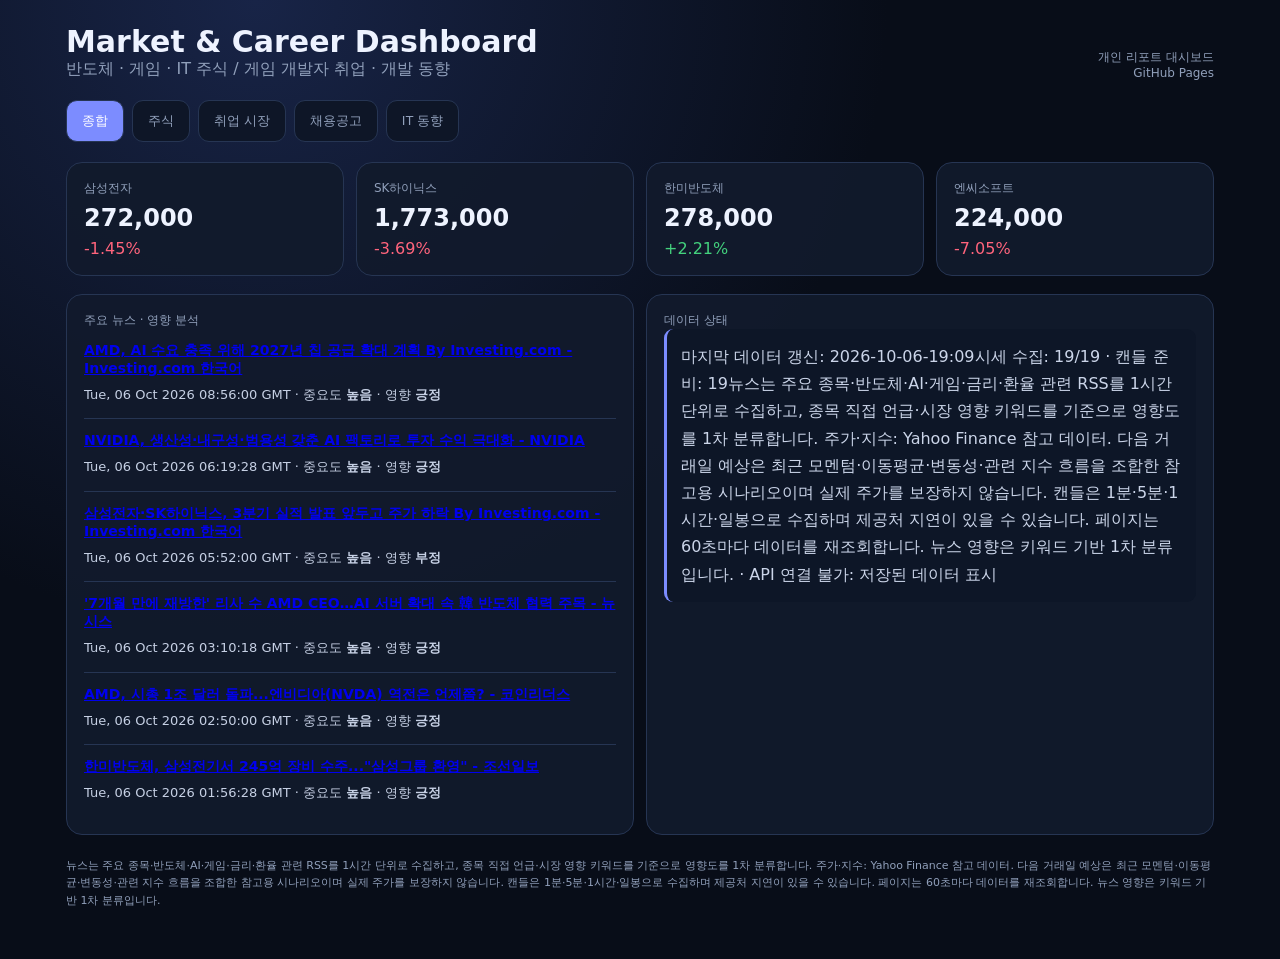
==== commit 07751ae4: "deploy: add isolated home dashboard API and hourly collector" ====
--- a/index.html
+++ b/index.html
@@ -21,7 +21,7 @@
 </style><style>.backtest-head{display:flex;justify-content:space-between;align-items:center;gap:12px;flex-wrap:wrap}.bt-progress{height:24px;background:#0b1322;border:1px solid var(--line);border-radius:999px;overflow:hidden;margin:14px 0}.bt-progress i{display:block;height:100%;width:0;background:linear-gradient(90deg,var(--accent),#43d17d);transition:width .5s}.bt-progress-text{font-size:26px;font-weight:900}.bt-grid{display:grid;grid-template-columns:repeat(4,1fr);gap:10px}.bt-stat{background:#0d1627;border:1px solid var(--line);border-radius:12px;padding:14px}.bt-stat .v{font-size:19px;font-weight:800;margin-top:5px}.bt-symbols{display:grid;grid-template-columns:repeat(3,1fr);gap:8px;margin-top:12px}.bt-symbol{background:#0d1627;border:1px solid var(--line);border-radius:10px;padding:12px}.bt-ok{color:var(--up)}.bt-wait{color:var(--muted)}.bt-log{background:#080d18;border:1px solid var(--line);border-radius:10px;padding:12px;white-space:pre-wrap;font:12px/1.55 ui-monospace,SFMono-Regular,Consolas,monospace;max-height:360px;overflow:auto;color:#c6d0e4}@media(max-width:800px){.bt-grid{grid-template-columns:1fr 1fr}.bt-symbols{grid-template-columns:1fr 1fr}}@media(max-width:450px){.bt-grid,.bt-symbols{grid-template-columns:1fr}.bt-progress-text{font-size:22px}}</style><style>.bt-mini-progress{height:7px;background:#202c49;border-radius:999px;overflow:hidden;margin-top:8px}.bt-mini-progress i{display:block;height:100%;background:var(--accent);transition:width .4s}</style><style>.bt-symbol-pct{font-size:22px;font-weight:900;margin-top:8px;font-variant-numeric:tabular-nums}</style></head>
 <body><div class="app">
 <header><div><h1>Market & Career Dashboard</h1><div class="sub">반도체 · 게임 · IT 주식 / 게임 개발자 취업 · 개발 동향</div></div><div class="date">개인 리포트 대시보드<br>GitHub Pages</div></header>
-<nav aria-label="메인 메뉴"><button class="active" data-view="v0">종합</button><button data-view="v1">주식</button><button data-view="v2">취업 시장</button><button data-view="v5">채용공고</button><button data-view="v4">동향</button><button data-view="v7">관리자</button></nav>
+<nav><button class="active" data-view="v0">종합</button><button data-view="v1">주식</button><button data-view="v2">취업 시장</button><button data-view="v5">채용공고</button><button data-view="v4">IT 동향</button><button data-view="v9">연구·데이터</button><button data-view="v7">관리자</button></nav>
 <section id="v0" class="view active"><div id="summary" class="cards"></div><div class="grid"><div class="card"><div class="label">주요 뉴스 · 영향 분석</div><div id="topnews"></div></div><div class="card"><div class="label">데이터 상태</div><div id="status" class="signal">데이터를 불러오는 중...</div></div></div></section>
 <section id="v1" class="view">
   <div class="stock-layout">
@@ -39,7 +39,7 @@
   </div>
 </section>
 <section id="v2" class="view"><div class="grid"><div class="card"><div class="label">취업시장</div><div id="jobs"></div></div><div class="card"><div class="label">최근 채용시장 관련 정보</div><div id="jobnews"></div></div></div><div class="employment-market-content"><div class="grid"><div class="card"><div class="label">청년 고용 핵심지표 · 통계청</div><div id="employmentStats" class="cards" style="margin-top:12px"></div><div id="employmentPeriod" class="mini" style="margin-top:12px"></div></div><div class="card"><div class="label">취업시장 판단</div><div id="employmentSignal" class="signal">데이터를 불러오는 중...</div></div></div><div class="employment-chart-grid"><div class="card"><div class="label">최근 고용률 · 월별</div><div id="employmentTrend"></div></div><div class="card"><div class="label">청년 고용률 · 연간</div><div id="employmentAnnual"></div></div></div><div class="card" style="margin-top:12px"><div class="label">게임·IT 취업 관점</div><div id="employmentCareer"></div></div><div class="card" style="margin-top:12px"><div class="label">개발 동향</div><div id="trends"></div></div><div class="notice">고용률과 실업률은 통계청 경제활동인구조사 기준입니다. 월별 공식 통계는 발표 시점에 따라 최신 월이 달라질 수 있으며, 아래 수치는 마지막으로 확인된 공식 발표 기준으로 표시합니다.</div></div></section>
-<section id="v5" class="view"><div class="card"><div class="label">채용공고 · 최근 30일 누적 <span class="live">● 업데이트 시 갱신</span></div><p class="mini">개발 직무 중심 필터 · PM·기획·디자인 등 비개발 직군 제외 · 실제 업무는 원문에서 확인</p><div id="jobFilters" style="display:flex;gap:8px;flex-wrap:wrap;margin:12px 0"><select id="jobAreaFilter"><option value="">전체 직무</option><option>클라이언트</option><option>백엔드/서버</option><option>프론트엔드</option><option>AI/데이터</option><option>개발</option></select><select id="jobCareerFilter"><option value="">전체 경력</option><option>신입</option><option>인턴</option><option>신입/경력</option><option>경력</option></select><input id="jobSkillFilter" placeholder="기술 스택 검색" style="min-width:180px;padding:10px;border-radius:10px;border:1px solid var(--line);background:#0e1627;color:var(--text)"></div><div id="jobPostingList"></div></div></section>
+<section id="v5" class="view"><div class="card"><div class="label">채용공고 · 최근 30일 누적 <span class="live">● 1시간 갱신</span></div><div id="jobFilters" style="display:flex;gap:8px;flex-wrap:wrap;margin:12px 0"><select id="jobAreaFilter"><option value="">전체 직무</option><option>클라이언트</option><option>백엔드/서버</option><option>프론트엔드</option><option>AI/데이터</option><option>개발</option></select><select id="jobCareerFilter"><option value="">전체 경력</option><option>신입</option><option>인턴</option><option>신입/경력</option><option>경력</option></select><input id="jobSkillFilter" placeholder="기술 스택 검색" style="min-width:180px;padding:10px;border-radius:10px;border:1px solid var(--line);background:#0e1627;color:var(--text)"></div><div id="jobPostingList"></div></div></section>
 
 
 <section id="v4" class="view"><div class="grid"><div class="card"><div class="label">신기술 · IT</div><div id="technews"></div></div><div class="card"><div class="label">자동 업데이트</div><div class="signal">시장 데이터는 브라우저에서 주기적으로 갱신하고, 뉴스·취업·개발 데이터는 GitHub Actions가 수집합니다.</div></div></div></section>
@@ -49,28 +49,43 @@
     <div>
       <div class="label">Research & Data</div>
       <h2 style="margin:5px 0">연구·데이터 현황</h2>
-      <div class="muted">자동 수집 현황은 새 페이지로 통합했습니다. 시작·일시정지는 관리자 페이지에서만 제어하며 기존 연구·백테스트 결과는 유지됩니다.</div>
+      <div class="muted">메인 화면은 조회·다운로드 중심입니다. 수집 시작/중지, AI 연구 실행, Git 패치 병합과 배포는 관리자 페이지에서 제어합니다.</div>
     </div>
     <div><button type="button" onclick="location.href='./admin.html'">관리자 페이지</button></div>
   </div>
 </div>
-<div class="card" style="margin-bottom:12px">
+<div class="card">
   <div class="backtest-head">
     <div>
-      <div class="label">통합 자동 수집 · 정규장 Tick / 장외 1분봉</div>
-      <h2 style="margin:5px 0">자동 수집 현황 · 50종목</h2>
-      <div id="collection50Summary" class="muted">EC2 수집 상태 확인 중...</div>
-    </div>
-    <div class="muted">2026 수집 허용 · Final OOS 연구 차단 유지</div>
-  </div>
-  <div id="collectionScheduler" class="mini" style="margin:10px 0">자동 전환 상태 확인 중...</div>
-  <button id="collectionPageLink" type="button">새 자동 수집 현황 보기</button>
-  <details><summary>종목별 상세 상태 · 연구 다운로드</summary>
-  <div style="margin-top:10px"><label class="mini">연구 데이터 연도 <select id="collection50Year"><option>2022</option><option>2023</option><option selected>2024</option><option>2025</option></select></label></div>
-  <div id="collection50Symbols" class="bt-symbols" style="margin-top:12px"></div>
-  </details>
-  <div class="mini" style="margin-top:10px">표시되는 저장량은 정규장 390봉 완전성 검증 결과가 아닙니다. 연도별 CSV 다운로드는 관리자 인증이 필요하며 연구·Codex 검증용입니다.</div>
+      <div class="label">Toss Raw Tick · 미국주식 30종목</div>
+      <h2 style="margin:5px 0">실시간 Tick 수집</h2>
+      <div id="tickCollectorPhase" class="muted">Tick collector 상태 확인 중...</div>
+    </div>
+    <div><span id="tickSessionBadge" class="bt-progress-text">-</span></div>
+  </div>
+  <div class="bt-grid" style="margin-top:12px">
+    <div class="bt-stat"><div class="label">현재 세션</div><div class="v" id="tickMarketSession">-</div></div>
+    <div class="bt-stat"><div class="label">구독 종목</div><div class="v" id="tickSubscribed">-</div></div>
+    <div class="bt-stat"><div class="label">누적 Tick</div><div class="v" id="tickTotal">-</div></div>
+    <div class="bt-stat"><div class="label">현재 세션 저장량</div><div class="v" id="tickDataSize">-</div></div>
+  </div>
+  <div class="grid" style="margin-top:12px">
+    <div class="card" style="margin-top:0">
+      <div class="label">장 운영 정보</div>
+      <div id="tickWindow" class="signal">상태 확인 중...</div>
+    </div>
+    <div class="card" style="margin-top:0">
+      <div class="label">연결 / 데이터 품질</div>
+      <div id="tickQuality" class="signal">상태 확인 중...</div>
+    </div>
+  </div>
+  <div class="card" style="margin-top:12px">
+    <div class="label">종목별 수신 Tick</div>
+    <div id="tickBySymbol" class="bt-symbols" style="margin-top:10px"></div>
+  </div>
+  <div class="mini" style="margin-top:10px;color:#f0b84b">Toss 실시간 WebSocket은 LOSSY입니다. 표시되는 수치는 이 서버가 실제 수신한 Tick이며 완전한 exchange tape를 의미하지 않습니다.</div>
 </div>
+
 <div class="card" style="margin-top:12px">
   <div class="backtest-head">
     <div>
@@ -225,9 +240,44 @@
   <div class="muted" style="margin-top:8px">3초 자동 갱신 · Historical simulation · $100 일별 초기화 · 실거래 연결 없음</div>
 </div>
 
-<section id="autonomousResearchCard" class="card" style="margin-bottom:14px"></section>
 <section id="researchExportCenter" class="card" style="margin-bottom:14px"></section>
-
+<div class="card" style="margin-top:12px">
+  <div class="backtest-head">
+    <div>
+      <div class="label">Toss 1분봉 · 확장 Universe</div>
+      <h2 style="margin:5px 0">데이터 수집 모니터</h2>
+      <div id="btPhase" class="muted">수집 상태 확인 중...</div>
+    </div>
+    <div>
+      <a href="./backtest-v2.html" style="display:inline-block;margin-right:10px">V2 백테스트 결과</a>
+      <span class="bt-progress-text" id="btProgressText">0%</span>
+    </div>
+  </div>
+  <div class="bt-progress"><i id="btProgressBar"></i></div>
+  <div class="bt-grid" style="margin-top:12px">
+    <div class="bt-stat"><div class="label">완료 종목</div><div class="v" id="btUniverseDone">-</div></div>
+    <div class="bt-stat"><div class="label">전체 종목</div><div class="v" id="btUniverseTotal">-</div></div>
+    <div class="bt-stat"><div class="label">현재 수집</div><div class="v" id="btUniverseCurrent">-</div></div>
+    <div class="bt-stat"><div class="label">현재 저장 봉</div><div class="v" id="btUniverseRows">-</div></div>
+  </div>
+  <div class="bt-grid" style="margin-top:10px">
+    <div class="bt-stat"><div class="label">디스크 사용</div><div class="v" id="btDiskUsed">-</div></div>
+    <div class="bt-stat"><div class="label">남은 용량</div><div class="v" id="btDiskFree">-</div></div>
+    <div class="bt-stat"><div class="label">수집 데이터 크기</div><div class="v" id="btDataSize">-</div></div>
+    <div class="bt-stat"><div class="label">저장공간 상태</div><div class="v" id="btDiskState">-</div></div>
+  </div>
+</div>
+
+<div class="card" style="margin-top:12px">
+  <div class="label">종목별 수집 현황</div>
+  <div id="btUniverseSummary" class="mini" style="margin-top:6px">상태 확인 중...</div>
+  <div id="btUniverseCards" class="bt-symbols" style="margin-top:10px"></div>
+</div>
+
+<div class="card" style="margin-top:12px">
+  <div class="label">수집 로그 · 최근 120줄</div>
+  <div id="btLog" class="bt-log">로그를 불러오는 중...</div>
+</div>
 </section>
 <section id="v7" class="view">
   <div class="grid">
@@ -250,14 +300,16 @@
     </div>
     <div class="card">
       <div class="label">운영 구조</div>
-      <div class="signal">메인: 종합 · 주식 · 취업 시장 · 채용공고 · 동향<br>관리자: 주식(거래/모의매매/백테스트) · AI 연구 · 관리(콘솔/API/설정) · 데이터(다운로드/수집)<br>EC2 API: <b>https://35.79.235.14</b></div>
+      <div class="signal">메인: 시장·취업·연구 현황 조회<br>관리자: 수집 ON/OFF · AI 연구 · 백테스트 · Git/배포 · 서버 제어<br>EC2 API: <b>https://35.79.235.14</b></div>
     </div>
   </div>
 </section>
 <div class="notice" id="notice">데이터 정책을 불러오는 중...</div></div><div id="stockModal" class="modal"><div class="modal-box"><div id="stockDetail"></div></div></div><div id="jobModal" class="modal"><div class="modal-box"><div id="jobDetail"></div></div></div>
 </div>
+<script src="dashboard-config.js"></script>
 <script>
-const AWS_API_BASE="https://35.79.235.14"; // EC2 HTTPS API
+const PUBLIC_READ_ONLY=window.DASHBOARD_CONFIG?.publicReadOnly===true;
+const AWS_API_BASE=window.DASHBOARD_CONFIG?.apiBase||"https://35.79.235.14"; // Existing endpoint retained until verified HTTPS configuration is supplied.
 const esc=s=>String(s??"").replace(/[&<>"]/g,m=>({"&":"&amp;","<":"&lt;",">":"&gt;",'"':"&quot;"}[m]));
 function formatKSTDateTime(v){
   if(!v)return "-";
@@ -272,6 +324,7 @@
  return token?{"Content-Type":"application/json","Authorization":"Bearer "+token}:{"Content-Type":"application/json"};
 }
 async function settingsRequest(path,options={}){
+ if(PUBLIC_READ_ONLY) throw new Error("공개 대시보드는 조회 전용입니다.");
  if(!AWS_API_BASE) throw new Error("AWS_API_BASE가 설정되지 않았습니다.");
  const res=await fetch(AWS_API_BASE+path,{...options,headers:{...settingsHeaders(),...(options.headers||{})}});
  const data=await res.json().catch(()=>({}));
@@ -321,6 +374,7 @@
  settingsMessage("로그아웃되었습니다.");
 }
 async function tradingRequest(path,options={}){
+ if(PUBLIC_READ_ONLY) throw new Error("거래 기능이 비활성화되어 있습니다.");
  const token=localStorage.getItem(SETTINGS_TOKEN_KEY)||"";
  if(!token)throw new Error("먼저 설정 탭에서 관리자 로그인하세요.");
  const res=await fetch(AWS_API_BASE+path,{...options,headers:{...settingsHeaders(),...(options.headers||{})}});
@@ -479,9 +533,16 @@
 let cached;
 async function loadData(){
  try{
-  cached=await fetch((AWS_API_BASE?AWS_API_BASE+"/api/dashboard":"data/dashboard.json")+"?"+Date.now()).then(r=>r.json());
-  render(cached);
- }catch(e){document.getElementById("status").textContent="데이터를 불러오지 못했습니다.";}
+  const r=await fetch((AWS_API_BASE?AWS_API_BASE+"/api/dashboard":"data/dashboard.json")+"?"+Date.now(),{signal:AbortSignal.timeout(10000)});
+  if(!r.ok)throw new Error("HTTP "+r.status);
+  cached=await r.json();render(cached);
+ }catch(e){
+  try{
+   const r=await fetch("data/dashboard.json?"+Date.now());if(!r.ok)throw new Error("fallback");
+   cached=await r.json();render(cached);
+   document.getElementById("status").textContent+=" · API 연결 불가: 저장된 데이터 표시";
+  }catch(_){document.getElementById("status").textContent="데이터를 불러오지 못했습니다.";}
+ }
 }
 function stockRow(s){
  const isUS=/^(NVDA|AMD|INTC|AVGO|MU|TSM)$/.test(s.symbol);
@@ -579,7 +640,7 @@
  const stock=e.target.closest(".stock-click[data-symbol]");
  if(stock){openStockBySymbol(stock.dataset.symbol);return;}
  const job=e.target.closest("[data-job-link]");
- if(job){const item=(cached?.jobPostings||[]).find(x=>x.link===job.dataset.jobLink);if(item&&visibleJobArea(item))openJob({...item,area:visibleJobArea(item)});return;}
+ if(job){const item=(cached?.jobPostings||[]).find(x=>x.link===job.dataset.jobLink);if(item)openJob(item);return;}
  const action=e.target.closest("[data-action]");
  if(action?.dataset.action==="close-stock"){closeStock();return;}
  if(action?.dataset.action==="close-job"){closeJob();return;}
@@ -604,25 +665,6 @@
 }
 function closeStock(){document.getElementById("stockModal").classList.remove("open");document.body.style.overflow=""}
 
-// Client-side revalidation immediately removes stale mis-tagged jobs from the
-// published JSON; server-side collector applies the same title-first policy.
-function visibleJobArea(job){
- const t=String(job?.title||"").toLowerCase();
- if(!t)return null;
- if(/기획|디자인|디자이너|아티스트|일러스트|원화|모델러|모델링|애니메이터|테스터|테스트\s*담당|마케팅|마케터|홍보|프로듀서|사업\s*개발|서비스\s*운영|사업\s*운영|영업|경영\s*지원|채용\s*담당|인사\s*담당|고객\s*지원|\b(?:pm|po|pd|producer|product manager|product owner|project manager|planner|planning|designer|artist|illustrator|animator|modeler|marketing|marketer|recruiter|sales|customer success|client success|customer support|manager|qa|tester)\b/i.test(t))return null;
- const developer=/개발|프로그래머|엔지니어|소프트웨어|클라이언트|게임플레이|게임\s*엔진|\b(?:developer|programmer|engineer|software|devops)\b/i.test(t);
- if(!developer)return null;
- if(/서버|백엔드|백\s*엔드|네트워크|인프라|\b(?:backend|back-end|server|devops)\b/i.test(t))return "백엔드/서버";
- if(/프론트\s*엔드|웹\s*(?:프론트|개발)|\b(?:frontend|front-end)\b/i.test(t))return "프론트엔드";
- if(/인공지능|머신러닝|딥러닝|데이터\s*(?:엔지니어|사이언티스트|분석)|\b(?:ai|ml|machine learning|data engineer|data scientist)\b/i.test(t))return "AI/데이터";
- if(/클라이언트|게임플레이|게임\s*엔진|유니티|언리얼|렌더링|그래픽스|\b(?:client|gameplay|unity|unreal|directx|opengl)\b/i.test(t))return "클라이언트";
- if(/게임|\b(?:game|gaming)\b/i.test(t)&&/c\+\+|c#/i.test(t))return "클라이언트";
- return "개발";
-}
-function developerJobPostings(items){
- return (items||[]).map(j=>({item:j,area:visibleJobArea(j)})).filter(x=>x.area).map(x=>({...x.item,area:x.area}));
-}
-
 function jobPostingRow(j,i){
  const source=(j.sources||[]).map(x=>esc(x.site)).filter(Boolean).join(" · ")||esc(j.source||"채용 사이트");
  const skills=(j.skills||[]).slice(0,8).map(x=>'<span class="tag">'+esc(x)+'</span>').join("");
@@ -636,8 +678,8 @@
 }
 function closeJob(){document.getElementById("jobModal").classList.remove("open");document.body.style.overflow=""}
 function renderJobPostings(){
- const list=developerJobPostings(cached?.jobPostings||[]), area=document.getElementById("jobAreaFilter")?.value||"", career=document.getElementById("jobCareerFilter")?.value||"", skill=(document.getElementById("jobSkillFilter")?.value||"").toLowerCase();
- const filtered=list.filter(j=>(!area||j.area===area)&&(!career||j.career===career)&&(!skill||(j.skills||[]).some(s=>String(s).toLowerCase().includes(skill)))).slice(0,100);
+ const list=cached?.jobPostings||[], area=document.getElementById("jobAreaFilter")?.value||"", career=document.getElementById("jobCareerFilter")?.value||"", skill=(document.getElementById("jobSkillFilter")?.value||"").toLowerCase();
+ const filtered=list.filter(j=>(!area||j.area===area)&&(!career||j.career===career)&&(!skill||(j.skills||[]).some(s=>s.toLowerCase().includes(skill)))).slice(0,100);
  document.getElementById("jobPostingList").innerHTML='<div class="muted" style="margin-bottom:8px">총 '+filtered.length+'건 · 최근 30일 누적 · 같은 기업의 동일/유사 공고는 여러 사이트에서 하나로 묶습니다.</div>'+filtered.map(jobPostingRow).join("")||'<p class="muted">조건에 맞는 채용공고가 없습니다.</p>';
 }
 function renderEmploymentMarket(d){
@@ -687,7 +729,7 @@
  const signal=youth<45?"현재 청년 고용률이 45% 아래로 내려와 있어 취업 경쟁 환경을 보수적으로 보는 것이 좋습니다.":"청년 고용률은 45% 안팎으로, 채용공고 수와 함께 추세를 보는 것이 적절합니다.";
  document.getElementById("employmentSignal").innerHTML='<b>현재 판단</b><br>'+signal+'<br><br><span class="mini">취업률 하나만으로 취업 난이도를 판단하지 않고, 청년 실업률·채용공고 수·직무별 수요를 함께 봐야 합니다.</span>';
 
- const jobs=developerJobPostings(d.jobPostings||[]);
+ const jobs=d.jobPostings||[];
  const client=jobs.filter(j=>j.area==="클라이언트").length,server=jobs.filter(j=>j.area==="백엔드/서버").length,ai=jobs.filter(j=>j.area==="AI/데이터").length;
  document.getElementById("employmentCareer").innerHTML='<div class="item"><h3>현재 대시보드 채용공고 분포</h3><p>클라이언트 <b>'+client+'건</b> · 백엔드/서버 <b>'+server+'건</b> · AI/데이터 <b>'+ai+'건</b></p></div><div class="item"><h3>게임 개발 취업 전략</h3><p>청년 고용지표가 약한 시기에는 단순 지원 수보다 <b>C++/C#·Unity/Unreal·서버/네트워크</b>처럼 채용공고에서 반복되는 기술 스택을 기준으로 포트폴리오를 맞추는 편이 유리합니다.</p></div>';
 }
@@ -746,6 +788,7 @@
  }
 }
 function startRealtime(){
+ if(PUBLIC_READ_ONLY){updateRealtimeStatus("시간별 수집 데이터",false);return;}
  if(!AWS_API_BASE){
   updateRealtimeStatus("로컬 데이터 모드",false);
   return;
@@ -1027,9 +1070,8 @@
    ).join("");
   }
 
-  const active=d.activeStage==="funnel"?d.funnel:d.activeStage==="full"?d.full:d.activeStage==="smoke"?d.smoke:null;
-  const selected=active||(d.funnel&&d.funnel.available?d.funnel:d.full&&d.full.available?d.full:d.smoke);
-  const stageName=s=>({smoke:"Smoke",full:"Full",funnel:"Funnel diagnostics"})[s]||s;
+  const active=d.activeStage==="full"?d.full:d.activeStage==="smoke"?d.smoke:null;
+  const selected=active||(d.full&&d.full.available?d.full:d.smoke);
   const cur=selected&&selected.current?selected.current:{};
   const pct=selected?Number(selected.progress||0):0;
   const bar=document.getElementById("v4ResearchProgressBar");if(bar)bar.style.width=Math.max(0,Math.min(100,pct))+"%";
@@ -1042,14 +1084,12 @@
   const job=document.getElementById("v4ResearchCurrentJob");
   if(job){
    if(active){
-    job.innerHTML='<b class="up">'+esc(stageName(active.stage))+' · '+esc(active.currentJob||"준비 중")+'</b>'+
+    job.innerHTML='<b class="up">'+esc(active.stage==="smoke"?"Smoke":"Full")+' · '+esc(active.currentJob||"준비 중")+'</b>'+
      '<br>단계 '+esc(phaseLabel(cur.phase||active.phase))+
      (cur.currentDay?'<br>현재 일자 '+esc(cur.currentDay):'')+
-     (cur.currentTimestamp?'<br>현재 시각 '+esc(formatKSTDateTime(cur.currentTimestamp)):'')+
-     (cur.researchVariant?'<br>버전 '+esc(cur.researchVariant):'')+
-     (cur.topRejectionReason?'<br>Top rejection '+esc(JSON.stringify(cur.topRejectionReason)):'');
+     (cur.currentTimestamp?'<br>현재 시각 '+esc(formatKSTDateTime(cur.currentTimestamp)):'');
    }else if(selected&&selected.phase==="completed"){
-    job.innerHTML='<b class="bt-ok">'+esc(stageName(selected.stage))+' 완료</b>';
+    job.innerHTML='<b class="bt-ok">'+esc(selected.stage==="smoke"?"Smoke":"Full")+' 완료</b>';
    }else{
     job.innerHTML='<span class="muted">현재 실행 중인 V4 campaign 없음</span>';
    }
@@ -1067,56 +1107,6 @@
 }
 
 let btTimer=null;
-async function downloadCollection50(symbol){
- if(!/^[A-Z0-9]{1,8}$/.test(symbol))return;
- const token=localStorage.getItem("market_dashboard_admin_token")||"";
- if(!token){alert("관리자 로그인 후 이용하세요.");return;}
- const year=document.getElementById("collection50Year")?.value||"2024";
- if(!/^202[2-5]$/.test(year))return;
- const res=await fetch(AWS_API_BASE+"/api/research/collection50/download/"+symbol+"?year="+year,{
-   headers:{"Authorization":"Bearer "+token},cache:"no-store"
- });
- if(!res.ok){alert("다운로드 실패: "+res.status);return;}
- const blob=await res.blob();
- const hash=res.headers.get("X-Content-SHA256");
- if(hash&&window.crypto?.subtle){
-  const actual=Array.from(new Uint8Array(await crypto.subtle.digest("SHA-256",await blob.arrayBuffer()))).map(x=>x.toString(16).padStart(2,"0")).join("");
-  if(actual!==hash)throw Error("다운로드 SHA256 불일치");
- }
- const url=URL.createObjectURL(blob);
- const a=document.createElement("a");
- a.href=url;a.download=symbol+"-"+year+"-research.csv.gz";
- document.body.appendChild(a);a.click();a.remove();
- setTimeout(()=>URL.revokeObjectURL(url),10000);
-}
-document.getElementById("collection50Symbols")?.addEventListener("click",e=>{
- const button=e.target.closest("[data-collection50-download]");
- if(button)downloadCollection50(button.dataset.collection50Download).catch(err=>alert(String(err)));
-});
-document.getElementById('collectionPageLink')?.addEventListener('click',()=>{location.href='./collection.html';});
-async function loadCollection50(){
- const summary=document.getElementById("collection50Summary");
- const holder=document.getElementById("collection50Symbols");
- if(!summary||!holder)return;
- try{
-  const response=await fetch(AWS_API_BASE+"/api/research/collection50/status?"+Date.now(),{cache:"no-store"});
-  const data=await response.json();
-  if(!response.ok||!data.ok)throw Error(data.error||"status unavailable");
-  const scheduler=document.getElementById("collectionScheduler"),c=data.scheduler||{};
-  if(scheduler)scheduler.textContent=(c.stale?"⚠ 상태 오래됨 · ":"")+"자동 전환 "+(c.automatic?"ON":"OFF")+" · "+(c.mode||"UNAVAILABLE")+" · 수집기 "+(c.collector||"없음")+" · ET "+(c.etTime||"-")+" · KST "+(c.kstTime||"-")+" · 다음 정규장 "+(c.openAt||"-")+" ~ "+(c.closeAt||"-")+" · "+(c.reason||"");
-  const rows=Array.isArray(data.symbols)?data.symbols:[];
-  const stored=rows.reduce((sum,r)=>sum+Number(r.stored||0),0);
-  summary.textContent="기록된 종목 "+rows.length+"/50 · 현재 "+(data.currentSymbol||"-")+" · 저장된 분봉 "+stored.toLocaleString()+"개 · 검증되지 않은 원시 수집 상태";
-  holder.innerHTML=rows.map(r=>{
-   const label=r.status==="collection_pass_finished_unverified"?"수집 패스 종료 · 미검증":r.status==="error"?"오류":r.status==="collecting"?"수집 중":esc(r.status||"대기");
-   return '<div class="bt-symbol"><b>'+esc(r.symbol)+'</b> <span class="mini">'+label+'</span>'+
-    '<div class="mini">저장 '+Number(r.stored||0).toLocaleString()+'봉</div>'+
-    '<div class="mini">'+esc(r.oldestTimestamp||"-")+' ~ '+esc(r.latestTimestamp||"-")+'</div>'+
-    '<div class="mini">RTH 분봉 커버리지 확인 '+Number(r.verifiedTradingDays||0)+'일 · 누락 '+Number(r.missingTradingDays||0)+'일 · REST '+Number(r.restRequests||0)+' · 429 '+Number(r.http429Count||0)+' · '+esc(r.errorCode||r.terminationReason||'')+'</div>'+
-    '<button type="button" data-collection50-download="'+esc(r.symbol)+'" '+(r.downloadAvailable?'':'disabled')+' style="margin-top:6px">CSV 다운로드 · 미검증</button></div>';
-  }).join("")||'<div class="muted">수집 기록 없음 · 서버에 코드 배포 및 수집 실행 필요</div>';
- }catch(e){summary.textContent="수집 API 연결 실패: "+String(e.message||e);holder.textContent="";}
-}
 const btPhaseNames={starting:"시작 준비",syncing:"GitHub 동기화",building:"C++ 엔진 빌드",collecting:"Toss 1분봉 수집",backtest:"C++ 백테스트 계산",completed:"백테스트 완료",waiting:"대기"};
 async function loadBacktestMonitor(){
  const base=AWS_API_BASE||"";if(!base)return;
@@ -1218,22 +1208,21 @@
  }
 }
 function startBacktestMonitor(){
+ if(PUBLIC_READ_ONLY)return;
  if(btTimer)clearInterval(btTimer);
+ loadTickCollectorMonitor();
  loadV4ResearchMonitor();
  loadEvolutionMonitor();
- loadCollection50();
- btTimer=setInterval(()=>{loadV4ResearchMonitor();loadEvolutionMonitor();loadCollection50()},5000);
-}
-// Research monitors stay accessible only via the AI admin's direct link.
-function openReadOnlyResearchFromLink(){
- if(location.hash!=='#v9')return;
- showView('v9',null);
- startBacktestMonitor();
-}
-window.addEventListener('hashchange',openReadOnlyResearchFromLink);
-openReadOnlyResearchFromLink();
+ loadBacktestMonitor();
+ btTimer=setInterval(()=>{loadTickCollectorMonitor();loadV4ResearchMonitor();loadEvolutionMonitor();loadBacktestMonitor()},3000);
+}
+document.querySelector("nav")?.addEventListener("click",e=>{const b=e.target.closest('button[data-view="v9"]');if(b)startBacktestMonitor()});
 
 document.getElementById("jobAreaFilter")?.addEventListener("change",renderJobPostings);document.getElementById("jobCareerFilter")?.addEventListener("change",renderJobPostings);document.getElementById("jobSkillFilter")?.addEventListener("input",renderJobPostings);
+if(PUBLIC_READ_ONLY){
+ document.querySelectorAll('nav button[data-view="v7"],nav button[data-view="v9"]').forEach(x=>x.hidden=true);
+}
 loadData();
+setInterval(loadData,60000);
 startRealtime();
-</script><script>document.querySelectorAll("nav button[data-view]").forEach(b=>{if(b.textContent.trim()==="증권")b.remove()});</script><script src="research-export.js"></script><script src="autonomous-research.js"></script></body></html>
+</script><script>document.querySelectorAll("nav button[data-view]").forEach(b=>{if(b.textContent.trim()==="증권")b.remove()});</script></body></html>
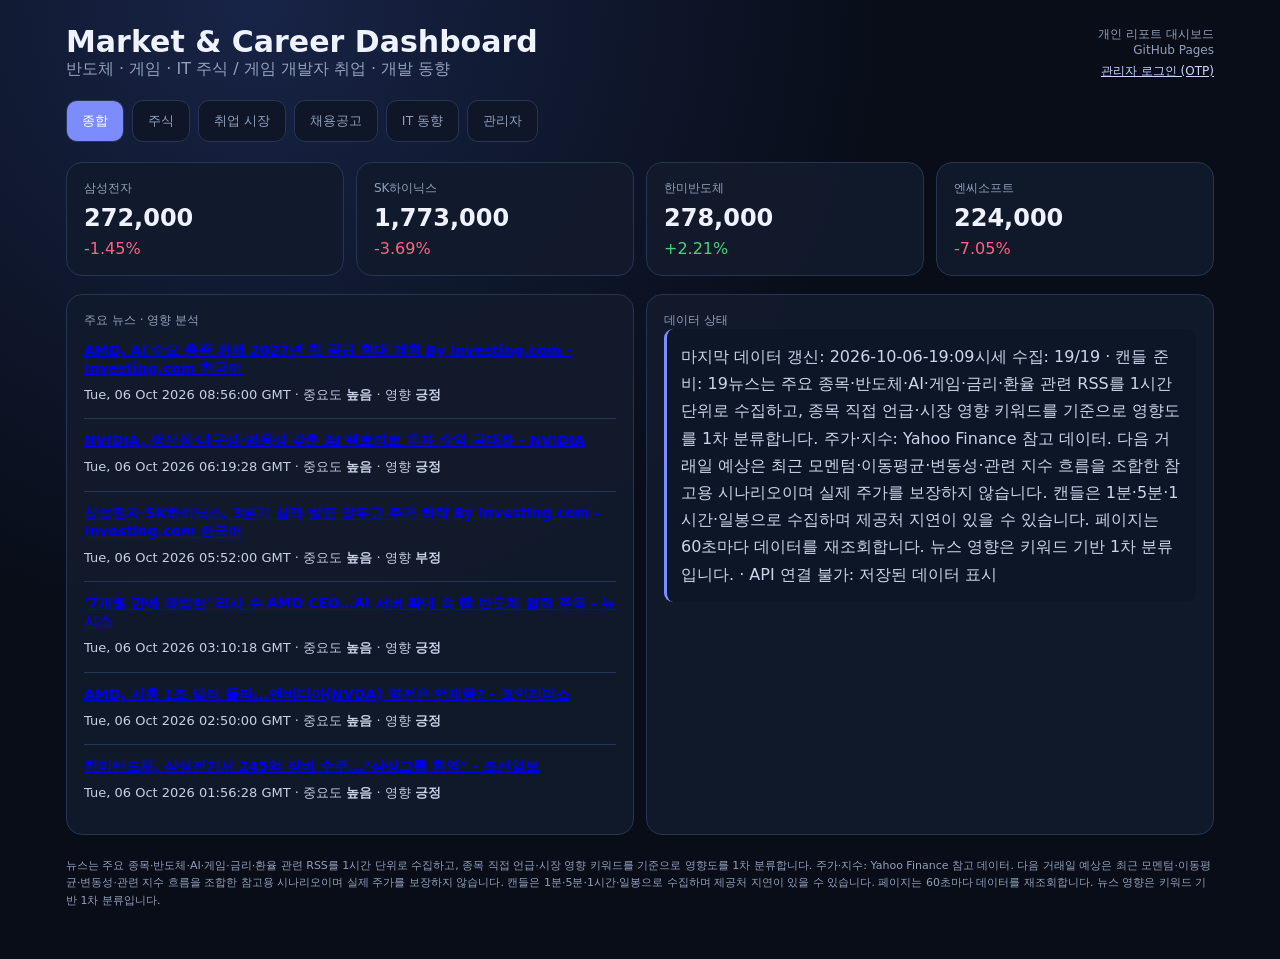
==== commit a9a42bf7: "fix(pages): show administrator tab and embed ID/password/OTP login into main dashboard" ====
--- a/index.html
+++ b/index.html
@@ -18,9 +18,21 @@
 .trade-toggle input:checked+.trade-switch:after{transform:translateX(24px)}
 .trade-toggle .toggle-text{font-weight:800;min-width:28px}
 .trade-toggle input:disabled+.trade-switch{opacity:.45;cursor:not-allowed}
-</style><style>.backtest-head{display:flex;justify-content:space-between;align-items:center;gap:12px;flex-wrap:wrap}.bt-progress{height:24px;background:#0b1322;border:1px solid var(--line);border-radius:999px;overflow:hidden;margin:14px 0}.bt-progress i{display:block;height:100%;width:0;background:linear-gradient(90deg,var(--accent),#43d17d);transition:width .5s}.bt-progress-text{font-size:26px;font-weight:900}.bt-grid{display:grid;grid-template-columns:repeat(4,1fr);gap:10px}.bt-stat{background:#0d1627;border:1px solid var(--line);border-radius:12px;padding:14px}.bt-stat .v{font-size:19px;font-weight:800;margin-top:5px}.bt-symbols{display:grid;grid-template-columns:repeat(3,1fr);gap:8px;margin-top:12px}.bt-symbol{background:#0d1627;border:1px solid var(--line);border-radius:10px;padding:12px}.bt-ok{color:var(--up)}.bt-wait{color:var(--muted)}.bt-log{background:#080d18;border:1px solid var(--line);border-radius:10px;padding:12px;white-space:pre-wrap;font:12px/1.55 ui-monospace,SFMono-Regular,Consolas,monospace;max-height:360px;overflow:auto;color:#c6d0e4}@media(max-width:800px){.bt-grid{grid-template-columns:1fr 1fr}.bt-symbols{grid-template-columns:1fr 1fr}}@media(max-width:450px){.bt-grid,.bt-symbols{grid-template-columns:1fr}.bt-progress-text{font-size:22px}}</style><style>.bt-mini-progress{height:7px;background:#202c49;border-radius:999px;overflow:hidden;margin-top:8px}.bt-mini-progress i{display:block;height:100%;background:var(--accent);transition:width .4s}</style><style>.bt-symbol-pct{font-size:22px;font-weight:900;margin-top:8px;font-variant-numeric:tabular-nums}</style></head>
+</style><style>.backtest-head{display:flex;justify-content:space-between;align-items:center;gap:12px;flex-wrap:wrap}.bt-progress{height:24px;background:#0b1322;border:1px solid var(--line);border-radius:999px;overflow:hidden;margin:14px 0}.bt-progress i{display:block;height:100%;width:0;background:linear-gradient(90deg,var(--accent),#43d17d);transition:width .5s}.bt-progress-text{font-size:26px;font-weight:900}.bt-grid{display:grid;grid-template-columns:repeat(4,1fr);gap:10px}.bt-stat{background:#0d1627;border:1px solid var(--line);border-radius:12px;padding:14px}.bt-stat .v{font-size:19px;font-weight:800;margin-top:5px}.bt-symbols{display:grid;grid-template-columns:repeat(3,1fr);gap:8px;margin-top:12px}.bt-symbol{background:#0d1627;border:1px solid var(--line);border-radius:10px;padding:12px}.bt-ok{color:var(--up)}.bt-wait{color:var(--muted)}.bt-log{background:#080d18;border:1px solid var(--line);border-radius:10px;padding:12px;white-space:pre-wrap;font:12px/1.55 ui-monospace,SFMono-Regular,Consolas,monospace;max-height:360px;overflow:auto;color:#c6d0e4}@media(max-width:800px){.bt-grid{grid-template-columns:1fr 1fr}.bt-symbols{grid-template-columns:1fr 1fr}}@media(max-width:450px){.bt-grid,.bt-symbols{grid-template-columns:1fr}.bt-progress-text{font-size:22px}}</style><style>.bt-mini-progress{height:7px;background:#202c49;border-radius:999px;overflow:hidden;margin-top:8px}.bt-mini-progress i{display:block;height:100%;background:var(--accent);transition:width .4s}</style><style>.bt-symbol-pct{font-size:22px;font-weight:900;margin-top:8px;font-variant-numeric:tabular-nums}</style><style>
+/* Admin login is a static form; only the home server can authenticate it. */
+.admin-login-box{max-width:525px}
+.admin-login-form{display:grid;gap:12px;margin:14px 0 10px}
+.admin-login-form label{display:grid;gap:5px;font-size:13px;font-weight:650;color:#d9e4fb}
+.admin-login-form input{font:inherit;color:#eef3ff;background:#0b1427;border:1px solid #405372;border-radius:9px;padding:10px 12px;width:100%;min-height:43px}
+.admin-login-form input:focus-visible{outline:2px solid #8497ff;outline-offset:1px}
+.admin-login-form button{background:#485fcb;color:#fff;font-weight:750}
+.admin-login-status{min-height:24px;font-size:12px;color:#ffb9c6;margin:8px 0}
+.admin-quick-link{display:inline-block;color:#cad5ff;font-size:12px;margin-top:6px}
+@media(max-width:800px){.admin-login-box{max-width:none}}
+</style>
+</head>
 <body><div class="app">
-<header><div><h1>Market & Career Dashboard</h1><div class="sub">반도체 · 게임 · IT 주식 / 게임 개발자 취업 · 개발 동향</div></div><div class="date">개인 리포트 대시보드<br>GitHub Pages</div></header>
+<header><div><h1>Market & Career Dashboard</h1><div class="sub">반도체 · 게임 · IT 주식 / 게임 개발자 취업 · 개발 동향</div></div><div class="date">개인 리포트 대시보드<br>GitHub Pages<br><a class="admin-quick-link" href="./admin.html">관리자 로그인 (OTP)</a></div></header>
 <nav><button class="active" data-view="v0">종합</button><button data-view="v1">주식</button><button data-view="v2">취업 시장</button><button data-view="v5">채용공고</button><button data-view="v4">IT 동향</button><button data-view="v9">연구·데이터</button><button data-view="v7">관리자</button></nav>
 <section id="v0" class="view active"><div id="summary" class="cards"></div><div class="grid"><div class="card"><div class="label">주요 뉴스 · 영향 분석</div><div id="topnews"></div></div><div class="card"><div class="label">데이터 상태</div><div id="status" class="signal">데이터를 불러오는 중...</div></div></div></section>
 <section id="v1" class="view">
@@ -51,7 +63,7 @@
       <h2 style="margin:5px 0">연구·데이터 현황</h2>
       <div class="muted">메인 화면은 조회·다운로드 중심입니다. 수집 시작/중지, AI 연구 실행, Git 패치 병합과 배포는 관리자 페이지에서 제어합니다.</div>
     </div>
-    <div><button type="button" onclick="location.href='./admin.html'">관리자 페이지</button></div>
+    <div style="display:flex;gap:8px;flex-wrap:wrap"><button type="button" onclick="location.href='./server-status.html'">서버 상태 그래프</button><button type="button" onclick="location.href='./admin.html'">관리자 로그인 (OTP)</button></div>
   </div>
 </div>
 <div class="card">
@@ -279,28 +291,41 @@
   <div id="btLog" class="bt-log">로그를 불러오는 중...</div>
 </div>
 </section>
-<section id="v7" class="view">
+<section id="v7" class="view" aria-label="관리자 로그인">
   <div class="grid">
+    <div class="card admin-login-box">
+      <div class="label">HOME SERVER · PRIVATE ADMINISTRATION</div>
+      <h2 style="margin:5px 0 8px">관리자 로그인</h2>
+      <p class="muted mini">ID·비밀번호·Google OTP로 인증합니다. 검증과 세션 발급은 홈서버에서만 수행합니다.</p>
+      <form id="login" class="admin-login-form" autocomplete="on">
+        <label for="user">관리자 ID
+          <input id="user" name="username" type="text" autocomplete="username" minlength="3" maxlength="32" pattern="[A-Za-z][A-Za-z0-9_-]{2,31}" required>
+        </label>
+        <label for="password">비밀번호
+          <input id="password" name="password" type="password" autocomplete="current-password" maxlength="256" required>
+        </label>
+        <label for="otp">Google OTP · 6자리
+          <input id="otp" name="otp" type="text" inputmode="numeric" pattern="[0-9]{6}" autocomplete="one-time-code" maxlength="6" placeholder="000000" required>
+        </label>
+        <button id="submit" type="submit">인증 후 관리자 페이지 접속</button>
+      </form>
+      <div id="loginStatus" class="admin-login-status" role="status" aria-live="polite"></div>
+      <p class="mini">Tailscale이 연결된 기기에서만 로그인할 수 있습니다. 입력 정보는 GitHub Pages에 저장하지 않습니다.</p>
+      <div class="settings-actions">
+        <a href="./admin.html">로그인 화면을 새 페이지로 열기</a>
+        <a href="./server-status.html">서버 상태 그래프</a>
+      </div>
+      <div id="settingsStatus" class="mini muted" style="margin-top:9px">보안 연결: 홈서버 Tailscale HTTPS (외부 인터넷에는 비공개)</div>
+    </div>
     <div class="card">
-      <div class="label">관리자 로그인</div>
-      <div id="settingsLogin" class="settings-form" style="margin-top:12px">
-        <label>관리자 비밀번호
-          <input id="adminPassword" type="password" autocomplete="current-password" placeholder="관리자 비밀번호">
-        </label>
-        <div class="settings-actions"><button id="settingsLoginBtn" type="button">로그인</button></div>
+      <h3>로그인 후 이용할 수 있는 기능</h3>
+      <div class="signal">
+        <b>AI</b> · V0.9 가상시장 관제 / 봇별 상태<br>
+        <b>데이터 수집</b> · 틱 / 과거 시세 / 수집기 제어<br>
+        <b>서버</b> · 성능 그래프 / 운영 상태 / Git 확인<br>
+        <b>보안 설정</b> · API 키 관리 (홈서버 전용)
       </div>
-      <div id="settingsLoggedIn" style="display:none;margin-top:12px">
-        <div class="signal">관리자 인증 완료 · AI 연구, 수집 제어, 배포·Git 병합, 서버 관리는 관리자 페이지에서 처리합니다.</div>
-        <div class="settings-actions" style="margin-top:12px">
-          <button id="openAdminPageBtn" type="button">관리자 페이지 열기</button>
-          <button id="settingsLogoutBtn" type="button">로그아웃</button>
-        </div>
-      </div>
-      <div id="settingsStatus" class="signal settings-status">로그인 상태를 확인하는 중...</div>
-    </div>
-    <div class="card">
-      <div class="label">운영 구조</div>
-      <div class="signal">메인: 시장·취업·연구 현황 조회<br>관리자: 수집 ON/OFF · AI 연구 · 백테스트 · Git/배포 · 서버 제어<br>EC2 API: <b>https://35.79.235.14</b></div>
+      <p class="mini" style="margin-top:12px">GitHub Pages는 로그인 화면만 제공하며 관리자 데이터를 공개하지 않습니다. 인증되면 Tailnet 안의 별도 관리 화면으로 이동합니다.</p>
     </div>
   </div>
 </section>
@@ -335,43 +360,15 @@
  const el=document.getElementById("settingsStatus");
  if(el){el.textContent=msg;el.className="signal settings-status "+(ok?"":"down");}
 }
+const ADMIN_PORTAL_URL="./admin.html";
 async function loadSettings(){
- const token=localStorage.getItem(SETTINGS_TOKEN_KEY);
- if(!token){
-  document.getElementById("settingsLogin").style.display="block";
-  document.getElementById("settingsLoggedIn").style.display="none";
-  settingsMessage("관리자 로그인이 필요합니다.");
-  return;
- }
- try{
-  await settingsRequest("/api/settings");
-  document.getElementById("settingsLogin").style.display="none";
-  document.getElementById("settingsLoggedIn").style.display="block";
-  settingsMessage("관리자 인증이 유지되고 있습니다.");
- }catch(e){
-  localStorage.removeItem(SETTINGS_TOKEN_KEY);
-  document.getElementById("settingsLogin").style.display="block";
-  document.getElementById("settingsLoggedIn").style.display="none";
-  settingsMessage("로그인이 만료되었습니다. 다시 로그인하세요.",false);
- }
+  settingsMessage("Tailscale 연결 후 관리자 로그인에서 ID·비밀번호·Google OTP를 입력하세요.");
 }
 async function loginSettings(){
- try{
-  const password=document.getElementById("adminPassword").value;
-  if(!password)return settingsMessage("관리자 비밀번호를 입력하세요.",false);
-  const d=await settingsRequest("/api/login",{method:"POST",body:JSON.stringify({password})});
-  localStorage.setItem(SETTINGS_TOKEN_KEY,d.token);
-  document.getElementById("adminPassword").value="";
-  await loadSettings();
-  settingsMessage("로그인되었습니다.");
- }catch(e){settingsMessage(e.message,false);}
+  window.location.href=ADMIN_PORTAL_URL;
 }
 async function logoutSettings(){
- try{await settingsRequest("/api/logout",{method:"POST"});}catch(e){}
- localStorage.removeItem(SETTINGS_TOKEN_KEY);
- document.getElementById("settingsLogin").style.display="block";
- document.getElementById("settingsLoggedIn").style.display="none";
- settingsMessage("로그아웃되었습니다.");
+  window.location.href=ADMIN_PORTAL_URL;
 }
 async function tradingRequest(path,options={}){
  if(PUBLIC_READ_ONLY) throw new Error("거래 기능이 비활성화되어 있습니다.");
@@ -515,7 +512,7 @@
  catch(e){alert(e.message);}
 });
 document.getElementById("liveDisarmBtn")?.remove();
-document.getElementById("tradingLoginBtn")?.addEventListener("click",()=>{showView("v7",document.querySelector('nav button[data-view="v7"]'));document.getElementById("adminPassword")?.focus();});
+document.getElementById("tradingLoginBtn")?.addEventListener("click",()=>{showView("v7",document.querySelector('nav button[data-view="v7"]'));document.getElementById("user")?.focus();});
 document.getElementById("tradingLogoutBtn")?.addEventListener("click",logoutSettings);
 document.getElementById("tradingEngineBtn")?.addEventListener("click",async()=>{try{const st=await tradingRequest("/api/trading/status");await tradingRequest("/api/trading/engine",{method:"POST",body:JSON.stringify({enabled:!st.engine_enabled})});await refreshTrading();}catch(e){alert(e.message);}});
 document.getElementById("paperBuyBtn")?.addEventListener("click",()=>paperTrade("BUY"));
@@ -524,10 +521,10 @@
 function showView(id,button){document.querySelectorAll("nav button").forEach(x=>x.classList.toggle("active",x===button));document.querySelectorAll(".view").forEach(x=>x.classList.toggle("active",x.id===id));window.scrollTo(0,0)}
 
 document.querySelector("nav").addEventListener("click",e=>{const b=e.target.closest("button[data-view]");if(!b)return;showView(b.dataset.view,b);if(b.dataset.view==="v7")loadSettings()});
-document.getElementById("settingsLoginBtn")?.addEventListener("click",loginSettings);
+// Administrator sign-in form in #v7 is handled by shared admin-login.js.
 
 document.getElementById("settingsLogoutBtn")?.addEventListener("click",logoutSettings);
-document.getElementById("openAdminPageBtn")?.addEventListener("click",()=>{location.href="./admin.html";});
+document.getElementById("openAdminPageBtn")?.addEventListener("click",()=>{location.href=ADMIN_PORTAL_URL;});
 document.getElementById("adminPassword")?.addEventListener("keydown",e=>{if(e.key==="Enter")loginSettings()});
 
 let cached;
@@ -1220,9 +1217,10 @@
 
 document.getElementById("jobAreaFilter")?.addEventListener("change",renderJobPostings);document.getElementById("jobCareerFilter")?.addEventListener("change",renderJobPostings);document.getElementById("jobSkillFilter")?.addEventListener("input",renderJobPostings);
 if(PUBLIC_READ_ONLY){
- document.querySelectorAll('nav button[data-view="v7"],nav button[data-view="v9"]').forEach(x=>x.hidden=true);
+ // Only internal research controls remain hidden in the read-only public view.
+ document.querySelectorAll('nav button[data-view="v9"]').forEach(x=>x.hidden=true);
 }
 loadData();
 setInterval(loadData,60000);
 startRealtime();
-</script><script>document.querySelectorAll("nav button[data-view]").forEach(b=>{if(b.textContent.trim()==="증권")b.remove()});</script></body></html>+</script><script src="./admin-login.js" defer></script><script>document.querySelectorAll("nav button[data-view]").forEach(b=>{if(b.textContent.trim()==="증권")b.remove()});</script></body></html>
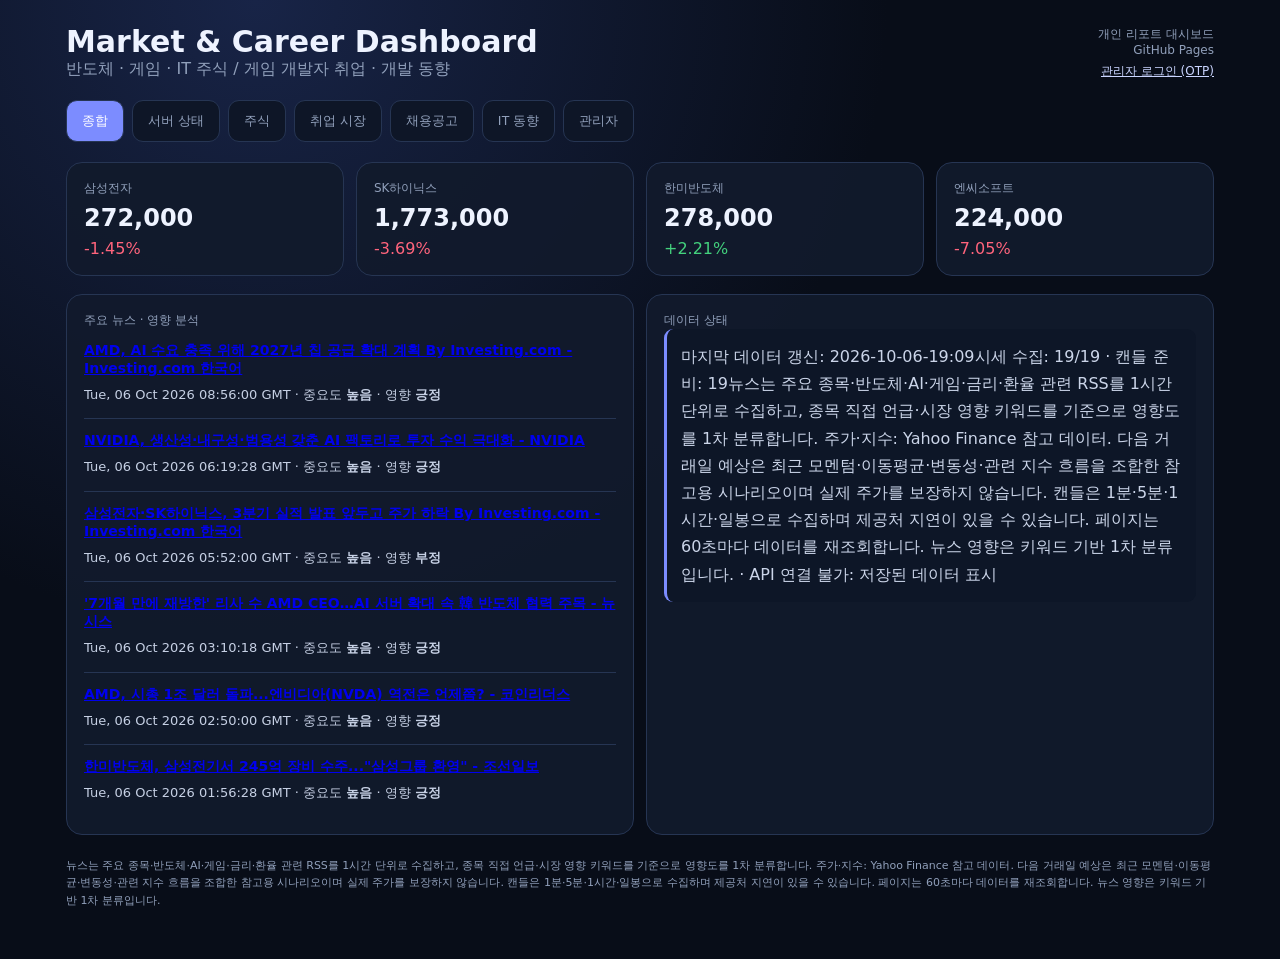
==== commit d9c29996: "feat: expose home server status from main GitHub Pages navigation" ====
--- a/index.html
+++ b/index.html
@@ -5,7 +5,7 @@
 :root{--bg:#080d18;--panel:#111a2c;--line:#263553;--text:#eef3ff;--muted:#91a0bb;--accent:#7c8cff;--up:#43d17d;--down:#ff647c}
 *{box-sizing:border-box}body{margin:0;background:radial-gradient(circle at 20% 0,#182447,#080d18 45%);color:var(--text);font-family:system-ui,"Noto Sans KR",sans-serif}.app{max-width:1180px;margin:auto;padding:24px 16px 50px}
 header{display:flex;justify-content:space-between;gap:16px;align-items:end;margin-bottom:20px}h1{margin:0;font-size:30px}.sub,.muted{color:var(--muted)}.date{text-align:right;font-size:12px;color:var(--muted)}
-nav{display:flex;gap:8px;overflow:auto;margin-bottom:20px}button{border:1px solid var(--line);background:#0e1627;color:var(--muted);padding:11px 15px;border-radius:11px;cursor:pointer;white-space:nowrap}button.active{background:var(--accent);color:white}
+nav{display:flex;gap:8px;overflow:auto;margin-bottom:20px}nav .nav-link{display:inline-flex;align-items:center;justify-content:center;flex:0 0 auto;border:1px solid var(--line);background:#0e1627;color:var(--muted);padding:11px 15px;border-radius:11px;white-space:nowrap;font-size:13px;text-decoration:none}nav .nav-link:hover{background:#182442;color:var(--text)}nav .nav-link:focus-visible{outline:2px solid var(--accent);outline-offset:2px}button{border:1px solid var(--line);background:#0e1627;color:var(--muted);padding:11px 15px;border-radius:11px;cursor:pointer;white-space:nowrap}button.active{background:var(--accent);color:white}
 .view{display:none}.view.active{display:block}#v8:not(.active) #liveTradingPanel,#v8:not(.active) #tradingPanel{display:none!important}.cards{display:grid;grid-template-columns:repeat(4,1fr);gap:12px}.stock-layout{display:grid;grid-template-columns:minmax(0,1fr) 360px;gap:16px;align-items:start}.stock-main{min-width:0}.stock-group{background:#111a2cf0;border:1px solid var(--line);border-radius:16px;padding:14px;margin-bottom:16px}.stock-group-title{font-size:13px;color:var(--muted);font-weight:700;margin:0 0 10px}.stock-grid{display:grid;grid-template-columns:repeat(2,minmax(0,1fr));gap:8px}.stock-grid .item{padding:12px;border:1px solid transparent;border-radius:10px}.stock-news-panel{position:sticky;top:12px;background:#111a2cf0;border:1px solid var(--line);border-radius:16px;padding:14px;height:calc(100vh - 36px);max-height:760px;overflow:hidden}.stock-news-head{display:flex;justify-content:space-between;align-items:center;gap:8px;padding-bottom:10px;border-bottom:1px solid var(--line);margin-bottom:4px}.stock-news-scroll{height:calc(100% - 42px);overflow-y:auto;padding-right:5px}.stock-news-scroll::-webkit-scrollbar{width:7px}.stock-news-scroll::-webkit-scrollbar-thumb{background:#334365;border-radius:8px}.stock-news-scroll::-webkit-scrollbar-track{background:#0b1322;border-radius:8px}.grid{display:grid;grid-template-columns:1fr 1fr;gap:12px;margin-top:18px}.card{background:#111a2cf0;border:1px solid var(--line);border-radius:16px;padding:17px}.label{font-size:12px;color:var(--muted)}.big{font-size:24px;font-weight:800;margin:7px 0}.up{color:var(--up)}.down{color:var(--down)}.item{padding:13px 0;border-bottom:1px solid var(--line)}.item:last-child{border:0}.stock-click{cursor:pointer}.stock-click:hover{background:#18233b}.modal{display:none;position:fixed;inset:0;background:rgba(0,0,0,.78);z-index:9999;padding:12px;overflow-y:auto;-webkit-overflow-scrolling:touch}.modal.open{display:flex;align-items:center;justify-content:center}.modal-box{width:100%;max-width:760px;max-height:calc(100dvh - 24px);overflow-y:auto;background:#111a2c;border:1px solid var(--line);border-radius:18px;padding:18px;position:relative}.modal-head{display:flex;justify-content:space-between;gap:12px;align-items:start}.modal-close{font-size:20px;padding:5px 10px}.forecast{display:grid;grid-template-columns:1fr 1fr;gap:12px;margin-top:14px}.forecast-card{background:#0d1627;border:1px solid var(--line);border-radius:12px;padding:15px}.forecast-price{font-size:20px;font-weight:800;margin:8px 0}.mini{font-size:12px;color:var(--muted);line-height:1.7}@media(max-width:600px){.forecast{grid-template-columns:1fr}.modal{padding:8px}.modal-box{max-height:calc(100dvh - 16px);padding:15px;border-radius:14px}.modal-head h2{font-size:20px;margin:5px 0}.modal-close{min-width:44px;min-height:44px}.forecast-price{font-size:18px}}.item h3{font-size:14px;margin:0 0 6px}.item p{font-size:13px;line-height:1.65;color:#c6d0e4;margin:0}.tag{display:inline-block;background:#202c49;border-radius:999px;padding:5px 8px;font-size:11px;margin:4px}.chart-card{margin-top:14px}.chart-toolbar{display:flex;justify-content:space-between;align-items:center;gap:10px;margin-top:10px}.chart-change{margin-left:10px;font-weight:700}.chart-ranges{display:flex;gap:5px}.chart-range{padding:7px 10px;font-size:11px}.chart-range.selected{background:var(--accent);color:#fff}.candle-scroll{overflow-x:auto;-webkit-overflow-scrolling:touch}.candle-scroll svg{min-width:100%;height:420px;background:#0b1322;border-radius:12px}.candle-wick{stroke:#9aa8c4;stroke-width:1}.candle-up{fill:#43d17d;stroke:#43d17d}.candle-down{fill:#ff647c;stroke:#ff647c}.chart-stats{display:flex;gap:16px;flex-wrap:wrap;margin:10px 0;font-size:12px;color:var(--muted)}.price-chart.detailed{margin-top:6px}.price-chart.detailed svg{height:390px;background:#0b1322;border-radius:12px}.chart-axis{fill:#91a0bb;font-size:12px}.chart-grid{stroke:#263553;stroke-width:1}.chart-history{fill:none;stroke:#7c8cff;stroke-width:3}.chart-short{stroke:#43d17d;stroke-width:3;stroke-dasharray:8 6}.chart-bull{stroke:#43d17d;stroke-width:2;stroke-dasharray:5 5}.chart-bear{stroke:#ff647c;stroke-width:2;stroke-dasharray:5 5}.chart-long{stroke:#f2c14e;stroke-width:3;stroke-dasharray:10 6}.chart-dot{fill:#eef3ff}.chart-legend{display:flex;flex-wrap:wrap;gap:10px;margin-top:9px;font-size:11px;color:#91a0bb}@media(max-width:600px){.chart-toolbar{align-items:flex-start;flex-direction:column}.chart-ranges{width:100%}.chart-range{flex:1}.price-chart.detailed svg{height:300px}.chart-axis{font-size:10px}.chart-stats{gap:10px}}.price-chart{margin-top:10px}.price-chart svg{width:100%;height:250px;display:block;background:#0b1322;border-radius:12px}.chart-grid{stroke:#263553;stroke-width:1}.chart-history{fill:none;stroke:#7c8cff;stroke-width:3}.chart-short{stroke:#43d17d;stroke-width:3;stroke-dasharray:7 6}.chart-bull{stroke:#43d17d;stroke-width:2;stroke-dasharray:5 5}.chart-bear{stroke:#ff647c;stroke-width:2;stroke-dasharray:5 5}.chart-long{stroke:#f2c14e;stroke-width:3;stroke-dasharray:9 6}.chart-dot{fill:#eef3ff}.chart-legend{display:flex;flex-wrap:wrap;gap:8px;margin-top:8px;font-size:11px;color:#91a0bb}.chart-empty{padding:30px;text-align:center;color:#91a0bb}.signal{background:#0d1627;border-left:3px solid var(--accent);padding:14px;border-radius:9px;line-height:1.7;color:#cbd5e9}.pair-grid{display:grid;grid-template-columns:1fr 1fr;gap:10px;margin-top:12px}.pair-box{background:#0d1627;border:1px solid var(--line);border-radius:12px;padding:14px}.pair-price{font-size:21px;font-weight:800;margin:5px 0}.pair-meta{font-size:12px;color:var(--muted);line-height:1.7}.pair-bar{height:8px;background:#202c49;border-radius:999px;overflow:hidden;margin-top:10px}.pair-bar>i{display:block;height:100%;background:var(--accent)}@media(max-width:600px){.pair-grid{grid-template-columns:1fr}}.employment-chart-grid{display:grid;grid-template-columns:1fr 1fr;gap:12px;margin-top:12px}.employment-bars{display:flex;align-items:flex-end;gap:10px;height:230px;padding:18px 6px 28px;border-bottom:1px solid var(--line)}.employment-bar-wrap{flex:1;height:100%;display:flex;flex-direction:column;justify-content:flex-end;align-items:center;gap:6px;min-width:0}.employment-bar-value{font-size:11px;font-weight:800}.employment-bar{width:min(42px,72%);min-height:4px;background:var(--accent);border-radius:6px 6px 2px 2px}.employment-bar-label{font-size:10px;color:var(--muted);white-space:nowrap}.employment-legend{display:flex;gap:12px;flex-wrap:wrap;margin-top:10px;font-size:11px;color:var(--muted)}.employment-legend span:before{content:"";display:inline-block;width:8px;height:8px;background:var(--accent);border-radius:2px;margin-right:5px}@media(max-width:800px){.employment-chart-grid{grid-template-columns:1fr}}.notice{margin-top:22px;font-size:11px;line-height:1.6;color:var(--muted)}.section-title{margin:20px 0 10px;font-size:15px}.live{font-size:11px;color:var(--up);margin-left:6px}.settings-form{display:grid;gap:12px;max-width:620px}.settings-form label{display:grid;gap:6px;font-size:12px;color:var(--muted)}.settings-form input{width:100%;padding:12px;border:1px solid var(--line);border-radius:10px;background:#0b1322;color:var(--text);font:inherit}.settings-actions{display:flex;gap:8px;flex-wrap:wrap}.settings-status{margin-top:12px}.secret-note{font-size:11px;line-height:1.6;color:var(--muted)}
 .wallet-grid{display:grid;grid-template-columns:repeat(4,1fr);gap:10px;margin-top:12px}.wallet-stat{background:#0d1627;border:1px solid var(--line);border-radius:12px;padding:13px}.wallet-stat .value{font-size:20px;font-weight:800;margin-top:6px}.account-list{margin-top:12px}.account-row{padding:10px 0;border-bottom:1px solid var(--line);font-size:12px;line-height:1.65}.account-row:last-child{border-bottom:0}.order-meta{display:flex;gap:8px;flex-wrap:wrap;align-items:center}.order-badge{display:inline-block;padding:3px 7px;border-radius:999px;background:#202c49;font-size:10px}.order-buy{color:var(--up)}.order-sell{color:var(--down)}@media(max-width:800px){.wallet-grid{grid-template-columns:1fr 1fr}}@media(max-width:450px){.wallet-grid{grid-template-columns:1fr}}
 @media(max-width:800px){.cards{grid-template-columns:1fr 1fr}.grid{grid-template-columns:1fr}.stock-layout{grid-template-columns:1fr}.stock-news-panel{position:relative;top:auto;height:460px;max-height:none}.stock-grid{grid-template-columns:1fr 1fr}header{align-items:start;flex-direction:column}.date{text-align:left}}@media(max-width:450px){h1{font-size:24px}.app{padding:18px 12px}.stock-grid{grid-template-columns:1fr}.stock-news-panel{height:420px}}
@@ -33,7 +33,7 @@
 </head>
 <body><div class="app">
 <header><div><h1>Market & Career Dashboard</h1><div class="sub">반도체 · 게임 · IT 주식 / 게임 개발자 취업 · 개발 동향</div></div><div class="date">개인 리포트 대시보드<br>GitHub Pages<br><a class="admin-quick-link" href="./admin.html">관리자 로그인 (OTP)</a></div></header>
-<nav><button class="active" data-view="v0">종합</button><button data-view="v1">주식</button><button data-view="v2">취업 시장</button><button data-view="v5">채용공고</button><button data-view="v4">IT 동향</button><button data-view="v9">연구·데이터</button><button data-view="v7">관리자</button></nav>
+<nav aria-label="대시보드 메뉴"><button class="active" data-view="v0">종합</button><a class="nav-link" href="./server-status.html">서버 상태</a><button data-view="v1">주식</button><button data-view="v2">취업 시장</button><button data-view="v5">채용공고</button><button data-view="v4">IT 동향</button><button data-view="v9">연구·데이터</button><button data-view="v7">관리자</button></nav>
 <section id="v0" class="view active"><div id="summary" class="cards"></div><div class="grid"><div class="card"><div class="label">주요 뉴스 · 영향 분석</div><div id="topnews"></div></div><div class="card"><div class="label">데이터 상태</div><div id="status" class="signal">데이터를 불러오는 중...</div></div></div></section>
 <section id="v1" class="view">
   <div class="stock-layout">
